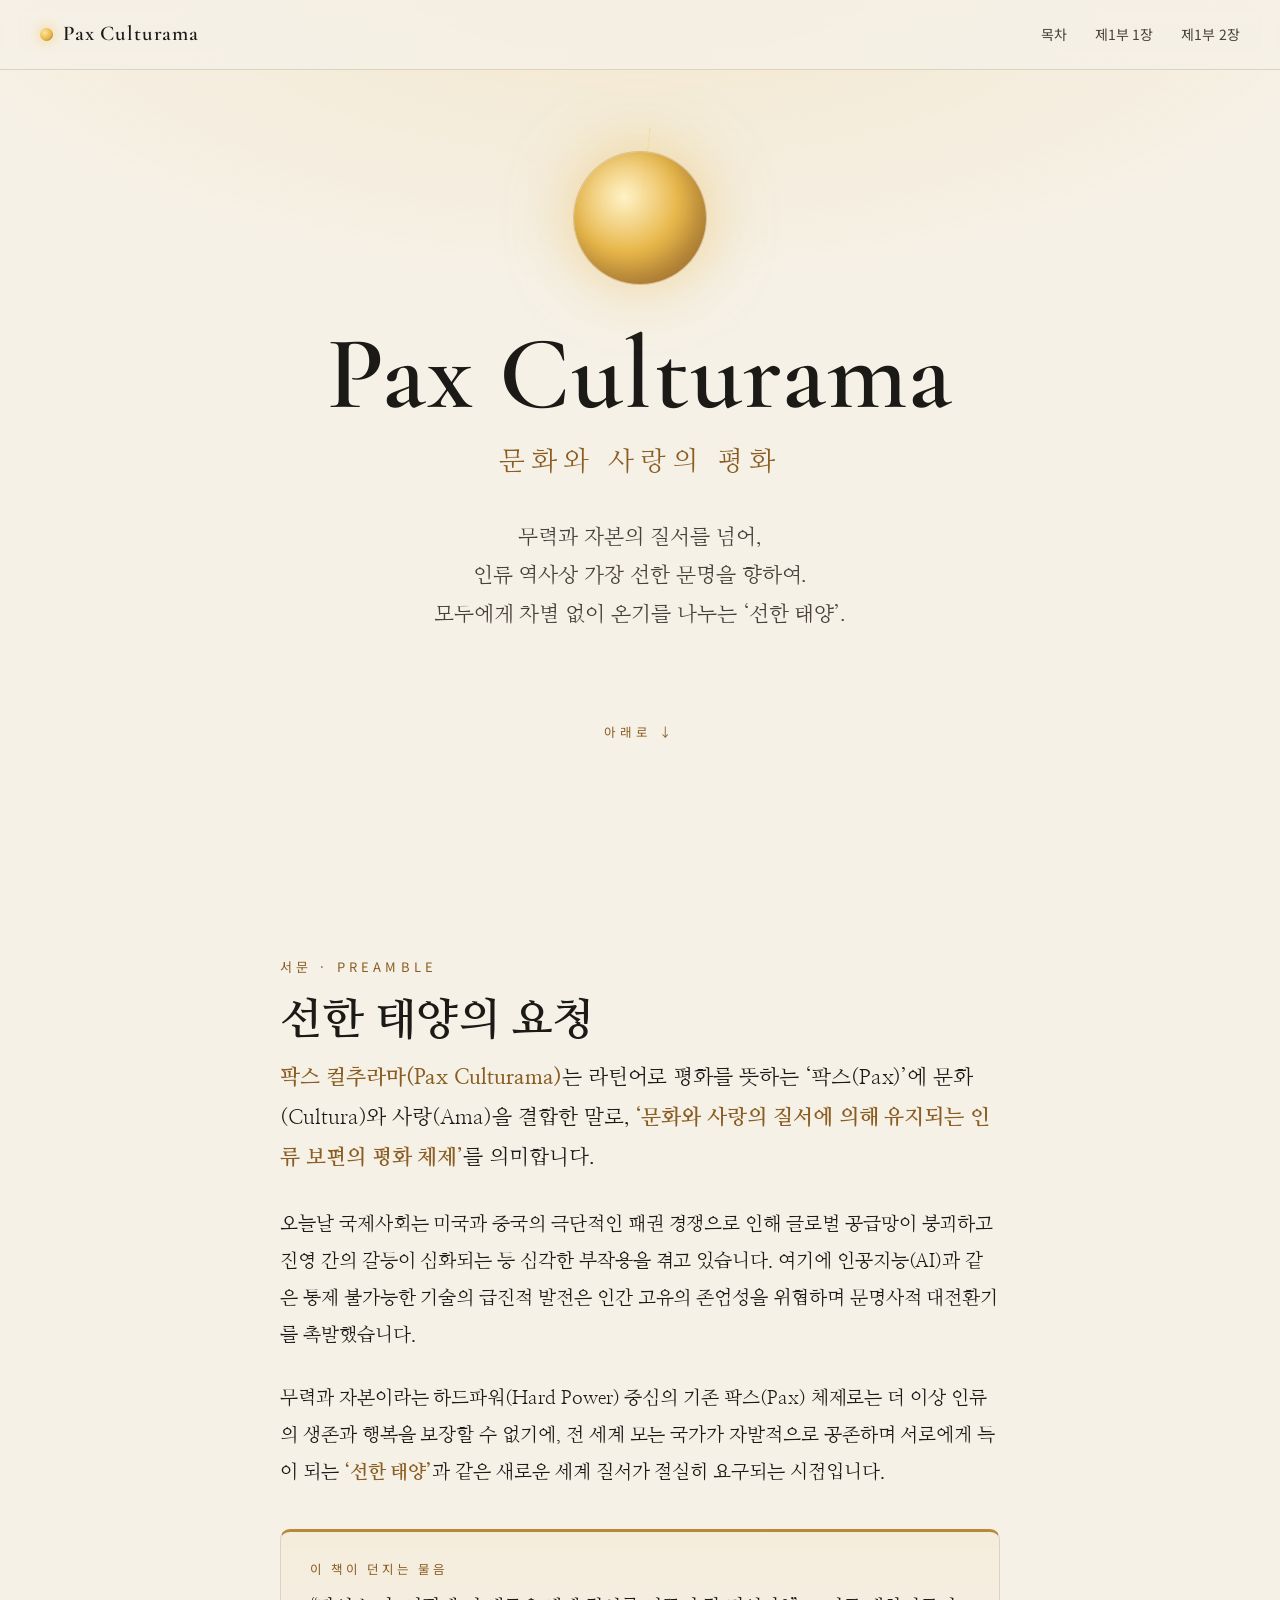
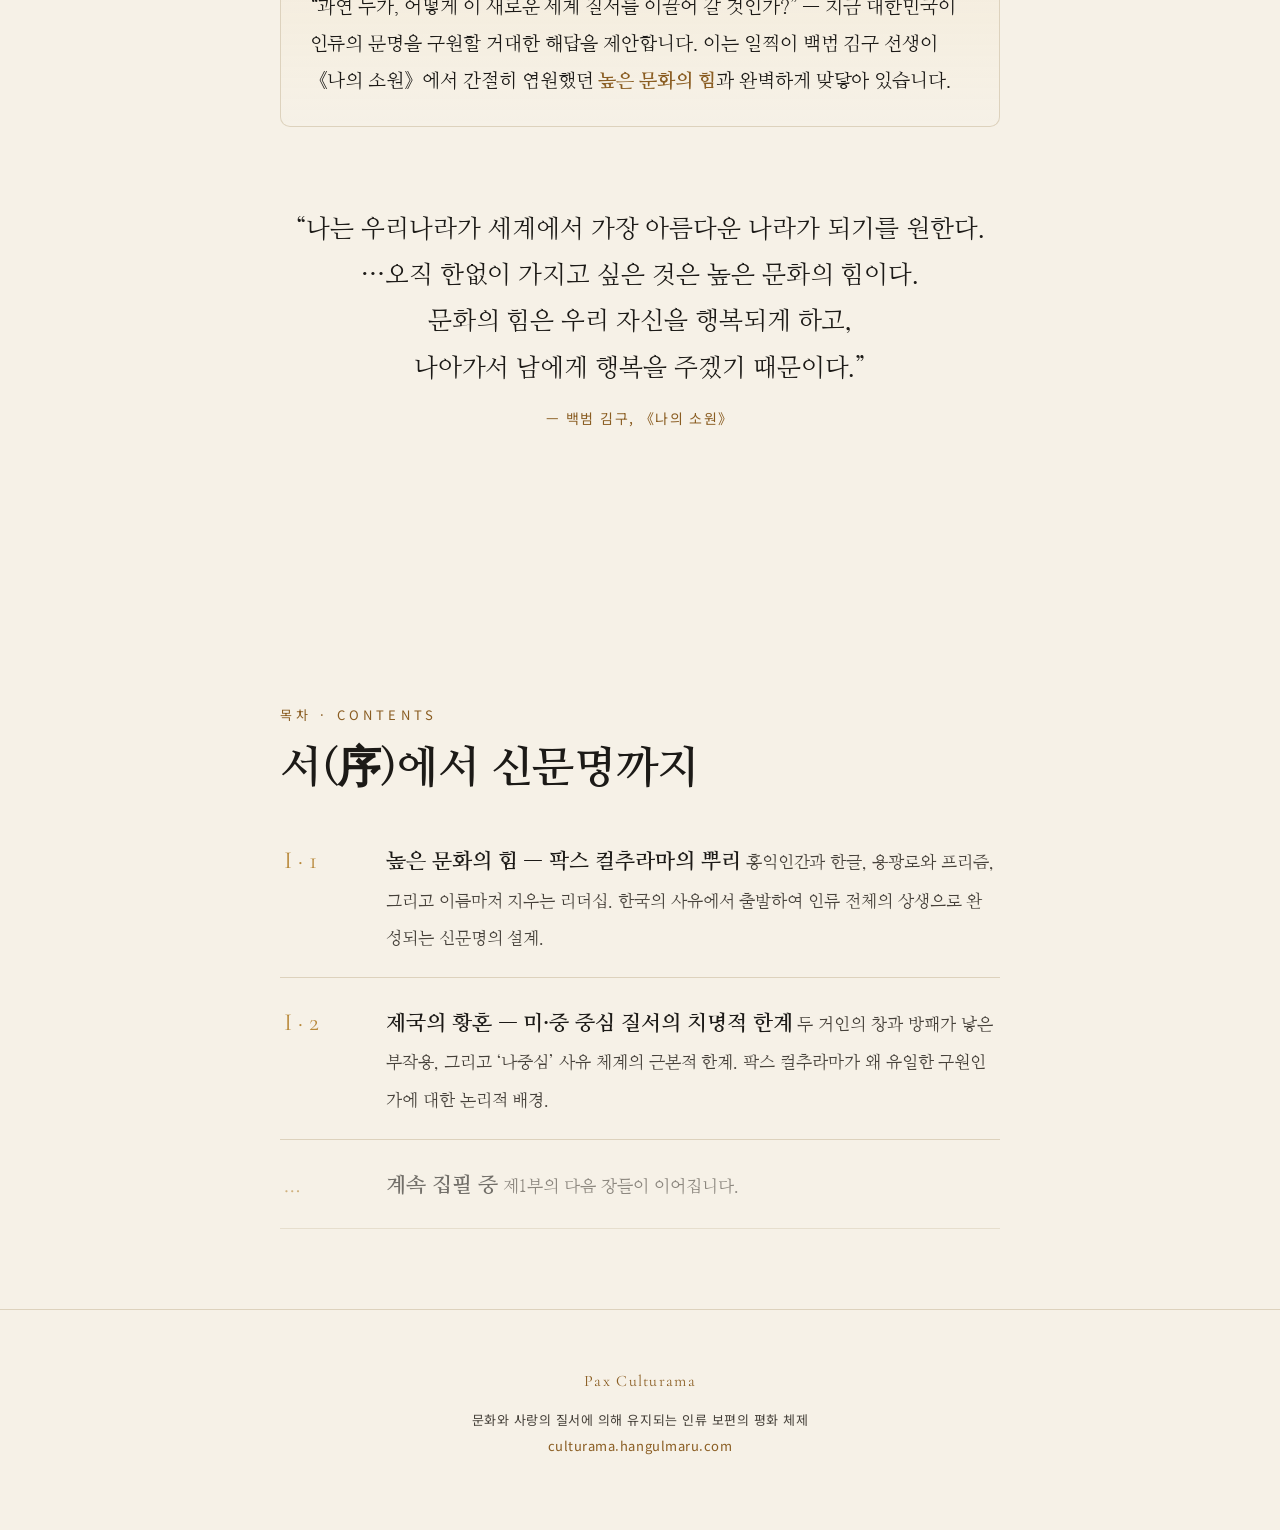
==== index.html @ 92dc3cc9 "Pax Culturama site: 서문 + 제1부 1·2장 문화와 사랑의 평화 — 정적 사이트 초판 - 서문: 선한 태양의 요청 - 제1부 1장: 높은 문화의 힘 - 제1부 2장" ====
<!DOCTYPE html>
<html lang="ko">
<head>
<meta charset="UTF-8">
<meta name="viewport" content="width=device-width, initial-scale=1.0">
<title>Pax Culturama · 문화와 사랑의 평화</title>
<meta name="description" content="Pax Culturama — 문화와 사랑의 질서에 의해 유지되는 인류 보편의 평화 체제. 무력과 자본의 하드파워를 넘어, 인류 역사상 가장 선한 문명을 향하여.">
<meta property="og:title" content="Pax Culturama · 문화와 사랑의 평화">
<meta property="og:description" content="무력과 자본의 질서를 대체하는, 인류의 유일한 '선한 태양'. 문화와 사랑의 보편 평화 체제.">
<meta property="og:type" content="website">
<meta property="og:locale" content="ko_KR">
<link rel="icon" href="favicon.svg" type="image/svg+xml">
<link rel="preconnect" href="https://fonts.googleapis.com">
<link rel="preconnect" href="https://fonts.gstatic.com" crossorigin>
<link href="https://fonts.googleapis.com/css2?family=Cormorant+Garamond:wght@500;600;700&family=Nanum+Myeongjo:wght@400;700;800&family=Noto+Sans+KR:wght@400;500&display=swap" rel="stylesheet">
<link rel="stylesheet" href="assets/style.css">
</head>
<body>
<div class="wrap">

  <header class="topbar">
    <a class="brand" href="index.html"><span class="dot"></span>Pax&nbsp;Culturama</a>
    <nav>
      <a href="index.html#toc">목차</a>
      <a href="part1-ch1.html">제1부 1장</a>
      <a href="part1-ch2.html">제1부 2장</a>
    </nav>
  </header>

  <section class="cover">
    <div class="sun-emblem" aria-hidden="true"></div>
    <h1>Pax&nbsp;Culturama</h1>
    <div class="ko-title">문화와 사랑의 평화</div>
    <p class="tagline">무력과 자본의 질서를 넘어,<br>인류 역사상 가장 선한 문명을 향하여.<br>모두에게 차별 없이 온기를 나누는 ‘선한 태양’.</p>
    <div class="scroll-cue">아래로 ↓</div>
  </section>

  <main>
    <!-- 서문 -->
    <section class="chapter reveal">
      <div class="col">
        <div class="kicker">서문 · Preamble</div>
        <h2 class="chapter-title">선한 태양의 요청</h2>

        <p class="lead"><strong>팍스 컬추라마(Pax&nbsp;Culturama)</strong>는 라틴어로 평화를 뜻하는 ‘팍스(Pax)’에 문화(Cultura)와 사랑(Ama)을 결합한 말로, <strong>‘문화와 사랑의 질서에 의해 유지되는 인류 보편의 평화 체제’</strong>를 의미합니다.</p>

        <p>오늘날 국제사회는 미국과 중국의 극단적인 패권 경쟁으로 인해 글로벌 공급망이 붕괴하고 진영 간의 갈등이 심화되는 등 심각한 부작용을 겪고 있습니다. 여기에 인공지능(AI)과 같은 통제 불가능한 기술의 급진적 발전은 인간 고유의 존엄성을 위협하며 문명사적 대전환기를 촉발했습니다.</p>

        <p>무력과 자본이라는 하드파워(Hard&nbsp;Power) 중심의 기존 팍스(Pax) 체제로는 더 이상 인류의 생존과 행복을 보장할 수 없기에, 전 세계 모든 국가가 자발적으로 공존하며 서로에게 득이 되는 <strong>‘선한 태양’</strong>과 같은 새로운 세계 질서가 절실히 요구되는 시점입니다.</p>

        <div class="callout">
          <div class="label">이 책이 던지는 물음</div>
          <p>“과연 누가, 어떻게 이 새로운 세계 질서를 이끌어 갈 것인가?” — 지금 대한민국이 인류의 문명을 구원할 거대한 해답을 제안합니다. 이는 일찍이 백범 김구 선생이 《나의 소원》에서 간절히 염원했던 <strong>높은 문화의 힘</strong>과 완벽하게 맞닿아 있습니다.</p>
        </div>

        <blockquote class="declaration">
          “나는 우리나라가 세계에서 가장 아름다운 나라가 되기를 원한다.<br>
          …오직 한없이 가지고 싶은 것은 높은 문화의 힘이다.<br>
          문화의 힘은 우리 자신을 행복되게 하고,<br>
          나아가서 남에게 행복을 주겠기 때문이다.”
          <cite>— 백범 김구, 《나의 소원》</cite>
        </blockquote>
      </div>
    </section>

    <!-- 목차 -->
    <section id="toc" class="reveal">
      <div class="toc">
        <div class="kicker">목차 · Contents</div>
        <h2 class="chapter-title" style="margin-bottom:18px;">서(序)에서 신문명까지</h2>

        <a href="part1-ch1.html">
          <span class="t-num">I · 1</span>
          <span class="t-body">
            <span class="t-title">높은 문화의 힘 — 팍스 컬추라마의 뿌리</span>
            <span class="t-desc">홍익인간과 한글, 용광로와 프리즘, 그리고 이름마저 지우는 리더십. 한국의 사유에서 출발하여 인류 전체의 상생으로 완성되는 신문명의 설계.</span>
          </span>
        </a>

        <a href="part1-ch2.html">
          <span class="t-num">I · 2</span>
          <span class="t-body">
            <span class="t-title">제국의 황혼 — 미·중 중심 질서의 치명적 한계</span>
            <span class="t-desc">두 거인의 창과 방패가 낳은 부작용, 그리고 ‘나중심’ 사유 체계의 근본적 한계. 팍스 컬추라마가 왜 유일한 구원인가에 대한 논리적 배경.</span>
          </span>
        </a>

        <a href="part1-ch2.html#coming" style="opacity:.6;">
          <span class="t-num">…</span>
          <span class="t-body">
            <span class="t-title">계속 집필 중</span>
            <span class="t-desc">제1부의 다음 장들이 이어집니다.</span>
          </span>
        </a>
      </div>
    </section>
  </main>

  <footer>
    <div class="mark">Pax Culturama</div>
    <p style="margin:.8em 0 0;">문화와 사랑의 질서에 의해 유지되는 인류 보편의 평화 체제<br>
    <a href="https://culturama.hangulmaru.com">culturama.hangulmaru.com</a></p>
  </footer>

</div>
<script src="assets/reveal.js"></script>
</body>
</html>
---- assets/style.css ----
/* ============================================================
   Pax Culturama — 문화와 사랑의 평화
   Shared stylesheet
   Design language: parchment ground · deep ink · sunrise gold
   "선한 태양" — a benevolent, luminous, dignified manifesto
   ============================================================ */

:root {
  --ink:        #1c1a17;   /* deep ink text            */
  --ink-soft:   #46413a;   /* secondary text           */
  --paper:      #f6f1e7;   /* parchment ground         */
  --paper-2:    #efe8da;   /* raised parchment         */
  --line:       #ddd2bd;   /* hairline                 */
  --gold:       #b8893b;   /* sunrise gold accent      */
  --gold-deep:  #8a5d22;   /* deep gold                */
  --sun:        #e8b84b;   /* the benevolent sun       */
  --crimson:    #8c2f2a;   /* the incumbent order      */
  --serif-ko: "Nanum Myeongjo", "Noto Serif KR", serif;
  --sans-ko:  "Pretendard", "Noto Sans KR", system-ui, sans-serif;
  --serif-la: "Cormorant Garamond", Georgia, serif;
  --maxw: 720px;
}

* { box-sizing: border-box; }

html { scroll-behavior: smooth; }

body {
  margin: 0;
  background: var(--paper);
  color: var(--ink);
  font-family: var(--serif-ko);
  font-size: 19px;
  line-height: 1.95;
  letter-spacing: -0.003em;
  -webkit-font-smoothing: antialiased;
  text-rendering: optimizeLegibility;
}

/* subtle paper grain via layered radial light (the sun, top) */
body::before {
  content: "";
  position: fixed;
  inset: 0;
  pointer-events: none;
  background:
    radial-gradient(1100px 520px at 50% -8%, rgba(232,184,75,0.18), rgba(232,184,75,0) 70%);
  z-index: 0;
}

.wrap { position: relative; z-index: 1; }

/* ---------- top bar ---------- */
.topbar {
  position: sticky; top: 0; z-index: 50;
  display: flex; align-items: center; justify-content: space-between;
  padding: 14px clamp(18px, 5vw, 40px);
  background: rgba(246,241,231,0.82);
  backdrop-filter: blur(10px);
  border-bottom: 1px solid var(--line);
}
.topbar a { text-decoration: none; color: var(--ink); }
.brand {
  font-family: var(--serif-la);
  font-size: 21px; font-weight: 600; letter-spacing: 0.04em;
  display: flex; align-items: center; gap: 10px;
}
.brand .dot {
  width: 13px; height: 13px; border-radius: 50%;
  background: radial-gradient(circle at 35% 35%, #ffe39a, var(--sun) 55%, var(--gold-deep));
  box-shadow: 0 0 14px rgba(232,184,75,0.7);
}
.topbar nav { display: flex; gap: clamp(14px, 3vw, 28px); font-family: var(--sans-ko); font-size: 14px; }
.topbar nav a { color: var(--ink-soft); }
.topbar nav a:hover { color: var(--gold-deep); }

/* ---------- hero / cover ---------- */
.cover {
  min-height: 86vh;
  display: flex; flex-direction: column; align-items: center; justify-content: center;
  text-align: center;
  padding: 8vh clamp(20px, 6vw, 48px) 10vh;
}
.sun-emblem {
  width: 132px; height: 132px; border-radius: 50%;
  margin-bottom: 38px;
  background: radial-gradient(circle at 38% 34%, #fff2c8, var(--sun) 46%, var(--gold) 78%, var(--gold-deep));
  box-shadow: 0 0 0 1px rgba(138,93,34,0.25), 0 0 64px rgba(232,184,75,0.55), inset -8px -10px 26px rgba(138,93,34,0.35);
  position: relative;
}
.sun-emblem::after {
  /* faint ray ring */
  content: ""; position: absolute; inset: -26px; border-radius: 50%;
  background: conic-gradient(from 0deg, rgba(232,184,75,0.0) 0 6deg, rgba(232,184,75,0.16) 6deg 7deg, rgba(232,184,75,0) 7deg 18deg);
}
.cover h1 {
  font-family: var(--serif-la);
  font-weight: 600;
  font-size: clamp(48px, 11vw, 104px);
  line-height: 1.0;
  letter-spacing: 0.01em;
  margin: 0 0 10px;
  color: var(--ink);
}
.cover .ko-title {
  font-family: var(--serif-ko);
  font-size: clamp(18px, 4.5vw, 27px);
  letter-spacing: 0.22em;
  color: var(--gold-deep);
  margin-bottom: 30px;
}
.cover .tagline {
  max-width: 560px;
  font-size: clamp(17px, 3.4vw, 21px);
  color: var(--ink-soft);
  line-height: 1.85;
}
.cover .scroll-cue {
  margin-top: 56px; font-family: var(--sans-ko); font-size: 12.5px; letter-spacing: 0.3em;
  color: var(--gold-deep); text-transform: uppercase;
}

/* ---------- reading column ---------- */
main { padding: 0 clamp(20px, 6vw, 40px); }
.col { max-width: var(--maxw); margin: 0 auto; }

.kicker {
  font-family: var(--sans-ko);
  font-size: 13px; letter-spacing: 0.32em; text-transform: uppercase;
  color: var(--gold-deep); margin-bottom: 14px;
}

section.chapter { padding: clamp(56px, 11vw, 110px) 0; border-top: 1px solid var(--line); }
section.chapter:first-of-type { border-top: none; }

h2.chapter-title {
  font-family: var(--serif-ko); font-weight: 700;
  font-size: clamp(28px, 6.4vw, 44px); line-height: 1.3;
  margin: 0 0 8px; letter-spacing: -0.01em;
}
h2.chapter-title .sub { display:block; font-size: 0.52em; font-weight: 400; color: var(--ink-soft); letter-spacing: 0.04em; margin-top: 14px; }

h3 {
  font-family: var(--serif-ko); font-weight: 700;
  font-size: clamp(20px, 4.6vw, 27px); line-height: 1.45;
  margin: 2.4em 0 0.7em;
}
h3 .num {
  font-family: var(--serif-la); color: var(--gold); font-weight: 600;
  margin-right: 0.5em;
}

p { margin: 0 0 1.35em; }
.lead { font-size: 1.08em; color: var(--ink); }

strong, b { color: var(--gold-deep); font-weight: 700; }

ul.refined { list-style: none; padding: 0; margin: 1.4em 0; }
ul.refined > li {
  position: relative; padding: 0 0 0 1.6em; margin: 0 0 1.15em;
}
ul.refined > li::before {
  content: ""; position: absolute; left: 0; top: 0.78em;
  width: 8px; height: 8px; border-radius: 50%;
  background: radial-gradient(circle at 35% 35%, var(--sun), var(--gold-deep));
}
ul.refined > li b { color: var(--ink); }

/* pull quote / declaration */
blockquote {
  margin: 2.2em 0; padding: 1.4em 1.6em;
  border-left: 3px solid var(--gold);
  background: var(--paper-2);
  font-size: 1.04em; color: var(--ink);
  border-radius: 0 8px 8px 0;
}
blockquote.declaration {
  text-align: center; border: none; background: transparent;
  font-size: clamp(19px, 4.4vw, 25px); line-height: 1.85; color: var(--ink);
  padding: 1em 0;
}
blockquote.declaration cite { display:block; margin-top: 1em; font-style: normal; font-family: var(--sans-ko); font-size: 14px; letter-spacing: 0.1em; color: var(--gold-deep); }

.callout {
  margin: 2em 0; padding: 1.3em 1.5em 1.35em;
  border: 1px solid var(--line);
  border-top: 3px solid var(--gold);
  background: linear-gradient(180deg, rgba(232,184,75,0.07), rgba(232,184,75,0));
  border-radius: 10px;
}
.callout .label {
  font-family: var(--sans-ko); font-size: 12.5px; letter-spacing: 0.22em;
  text-transform: uppercase; color: var(--gold-deep); margin-bottom: 8px;
}
.callout p:last-child { margin-bottom: 0; }

/* two-giant comparison */
.giants { display: grid; grid-template-columns: 1fr 1fr; gap: 18px; margin: 2em 0; }
.giant { padding: 1.3em 1.4em; border: 1px solid var(--line); border-radius: 12px; background: var(--paper-2); }
.giant h4 { margin: 0 0 0.5em; font-family: var(--serif-ko); font-size: 1.1em; }
.giant .tag { font-family: var(--sans-ko); font-size: 12px; letter-spacing: 0.18em; color: var(--crimson); text-transform: uppercase; display:block; margin-bottom: 0.7em; }
.giant p { font-size: 0.96em; margin: 0; color: var(--ink-soft); }
@media (max-width: 620px) { .giants { grid-template-columns: 1fr; } }

/* TOC */
.toc { max-width: var(--maxw); margin: 0 auto; padding: clamp(40px,8vw,80px) 0; }
.toc a { display:flex; gap: 18px; align-items: baseline; text-decoration: none; color: var(--ink);
  padding: 20px 4px; border-bottom: 1px solid var(--line); transition: padding-left .2s ease; }
.toc a:hover { padding-left: 12px; color: var(--gold-deep); }
.toc .t-num { font-family: var(--serif-la); font-size: 1.3em; color: var(--gold); min-width: 3.4em; }
.toc .t-body .t-title { font-family: var(--serif-ko); font-weight: 700; font-size: 1.12em; }
.toc .t-body .t-desc { font-size: 0.92em; color: var(--ink-soft); margin-top: 4px; }

/* chapter footer nav */
.chap-nav { max-width: var(--maxw); margin: 0 auto; display:flex; justify-content: space-between; gap: 14px;
  padding: clamp(40px,8vw,72px) 0; border-top: 1px solid var(--line); font-family: var(--sans-ko); font-size: 14px; }
.chap-nav a { text-decoration: none; color: var(--gold-deep); display:flex; flex-direction: column; gap: 4px; max-width: 46%; }
.chap-nav a .dir { font-size: 12px; letter-spacing: 0.2em; text-transform: uppercase; color: var(--ink-soft); }
.chap-nav a.next { text-align: right; align-items: flex-end; }
.chap-nav a:hover { color: var(--ink); }

/* footer */
footer { text-align: center; padding: 56px 20px 72px; color: var(--ink-soft);
  font-family: var(--sans-ko); font-size: 13px; letter-spacing: 0.04em; border-top: 1px solid var(--line); }
footer .mark { font-family: var(--serif-la); font-size: 16px; color: var(--gold-deep); letter-spacing: 0.08em; }
footer a { color: var(--gold-deep); text-decoration: none; }

/* reveal on scroll */
.reveal { opacity: 0; transform: translateY(18px); transition: opacity .7s ease, transform .7s ease; }
.reveal.in { opacity: 1; transform: none; }
@media (prefers-reduced-motion: reduce) { .reveal { opacity:1; transform:none; transition:none; } html{scroll-behavior:auto;} }
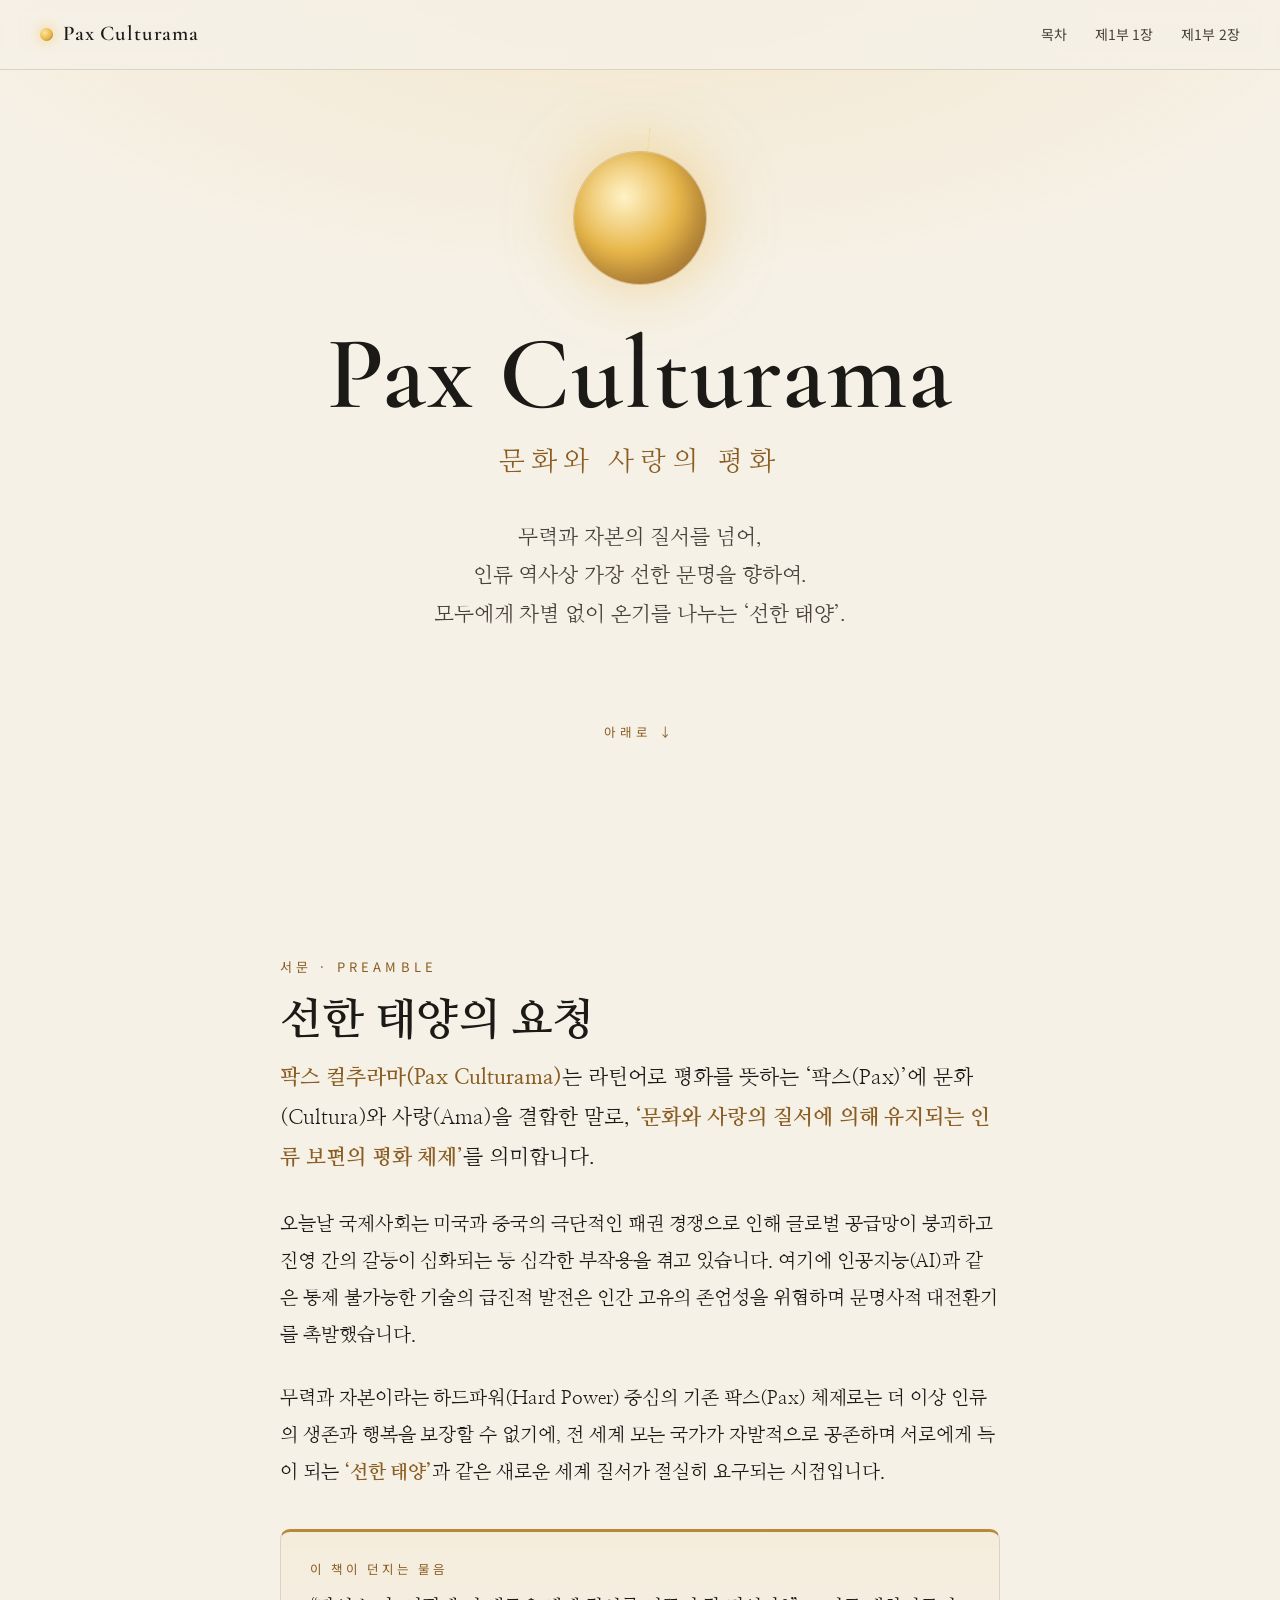
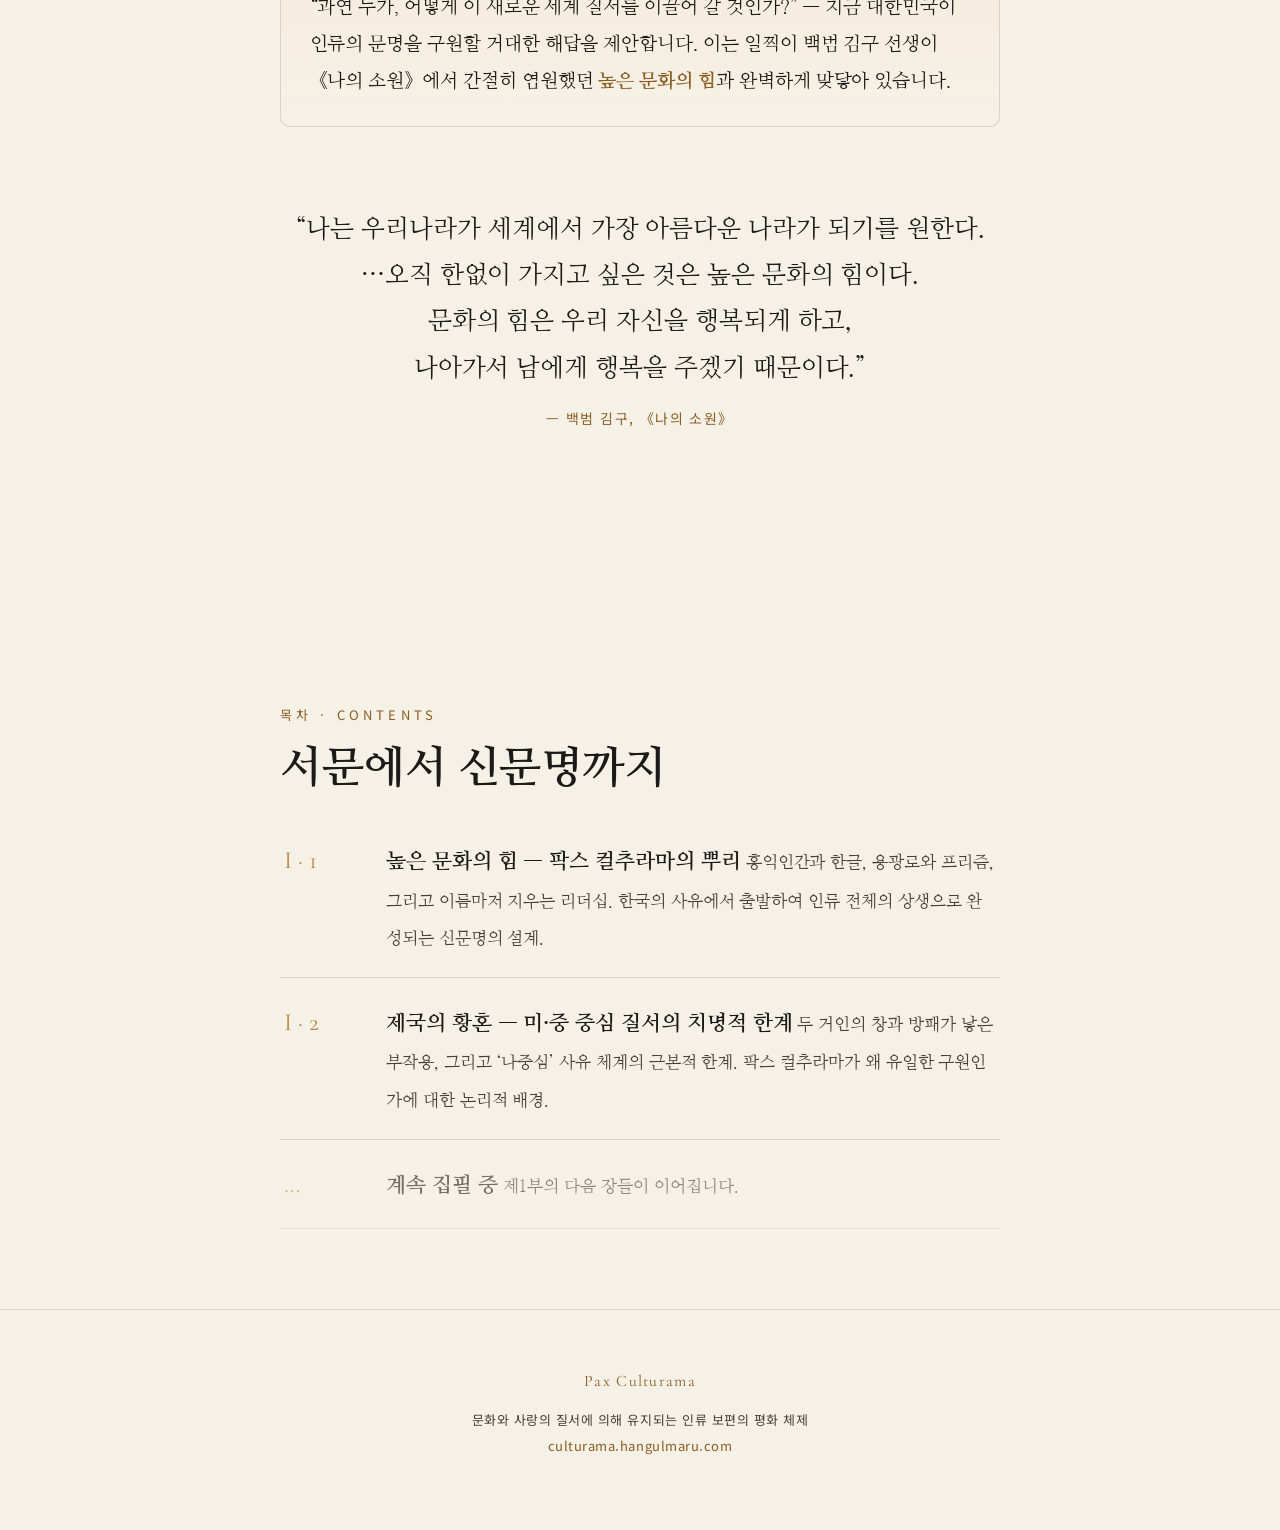
==== commit 16a5f2b4: "한자 제거: 한글 전용 표기로 통일 - index 목차 제목, 1장 '정' 표기에서 한자 괄호 주석 삭제  Co-Authored-By: Claude Opus 4.8 <noreply" ====
--- a/index.html
+++ b/index.html
@@ -67,7 +67,7 @@
     <section id="toc" class="reveal">
       <div class="toc">
         <div class="kicker">목차 · Contents</div>
-        <h2 class="chapter-title" style="margin-bottom:18px;">서(序)에서 신문명까지</h2>
+        <h2 class="chapter-title" style="margin-bottom:18px;">서문에서 신문명까지</h2>
 
         <a href="part1-ch1.html">
           <span class="t-num">I · 1</span>
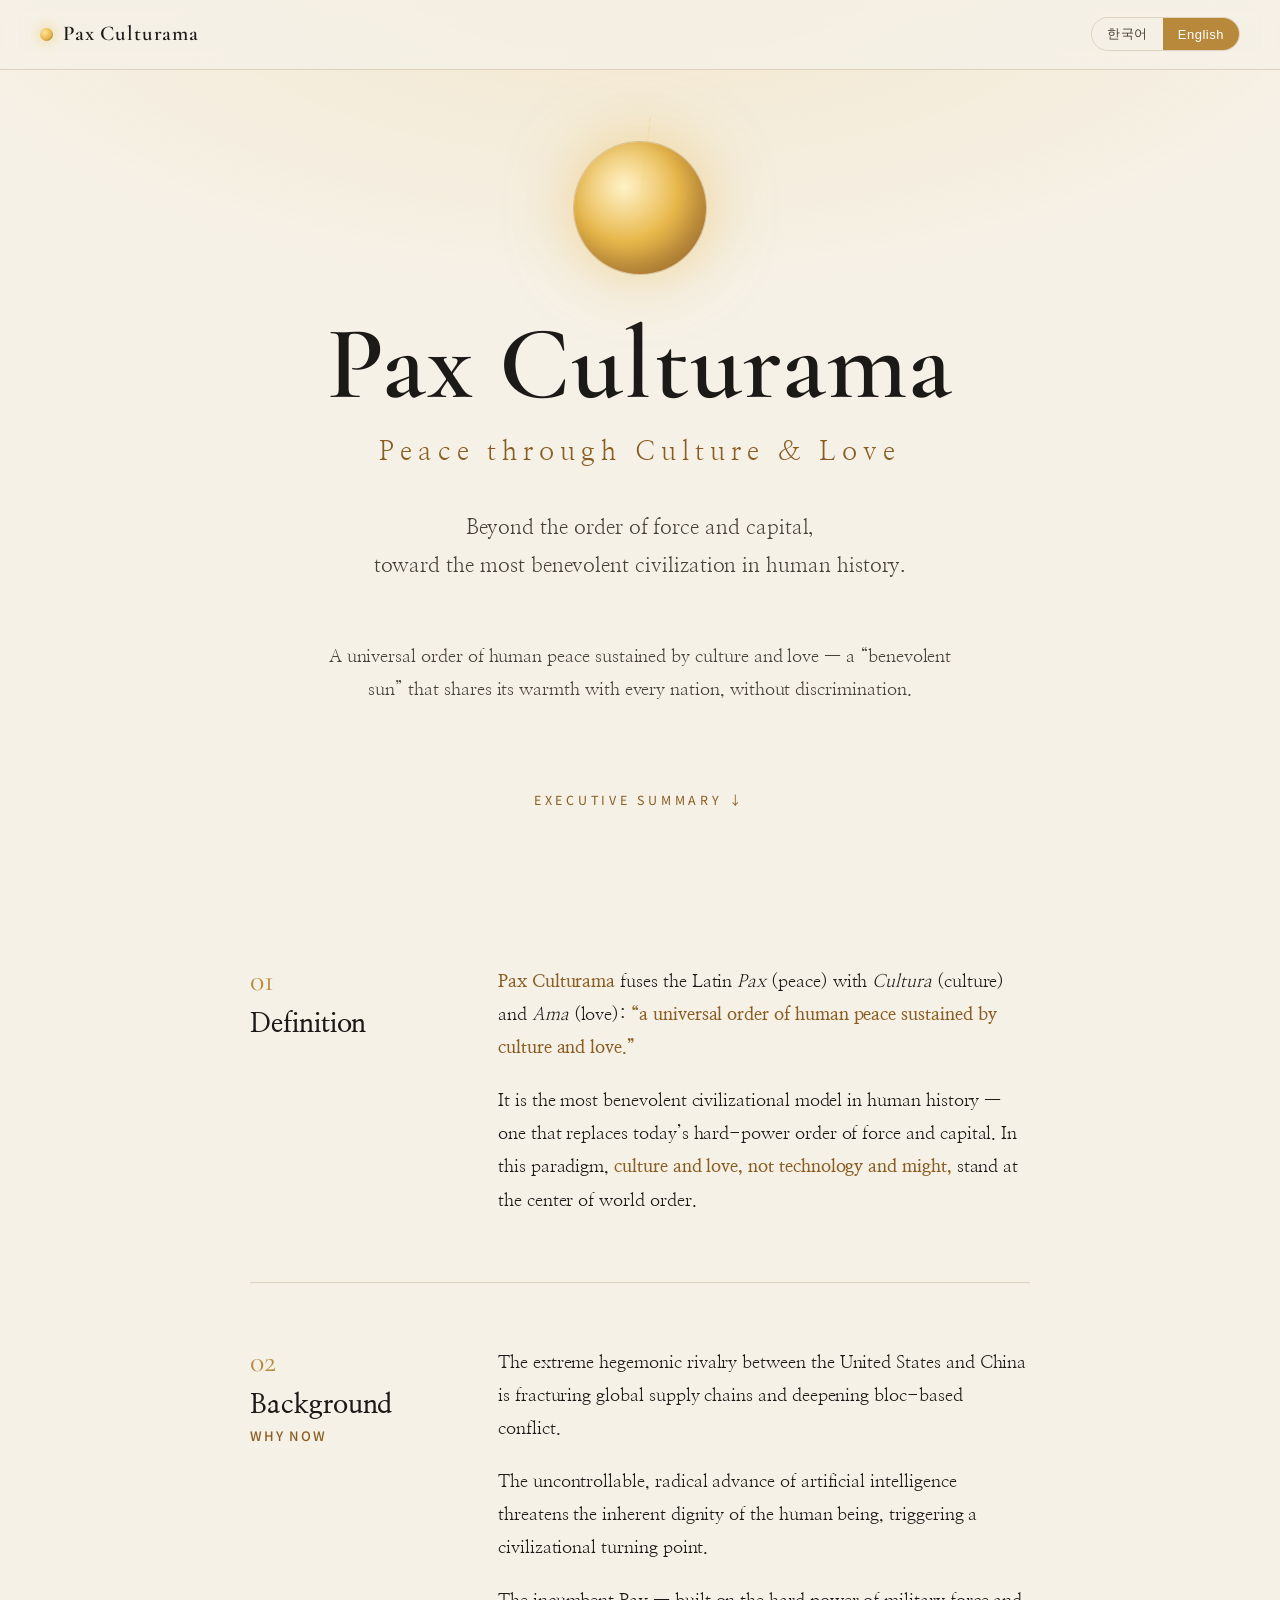
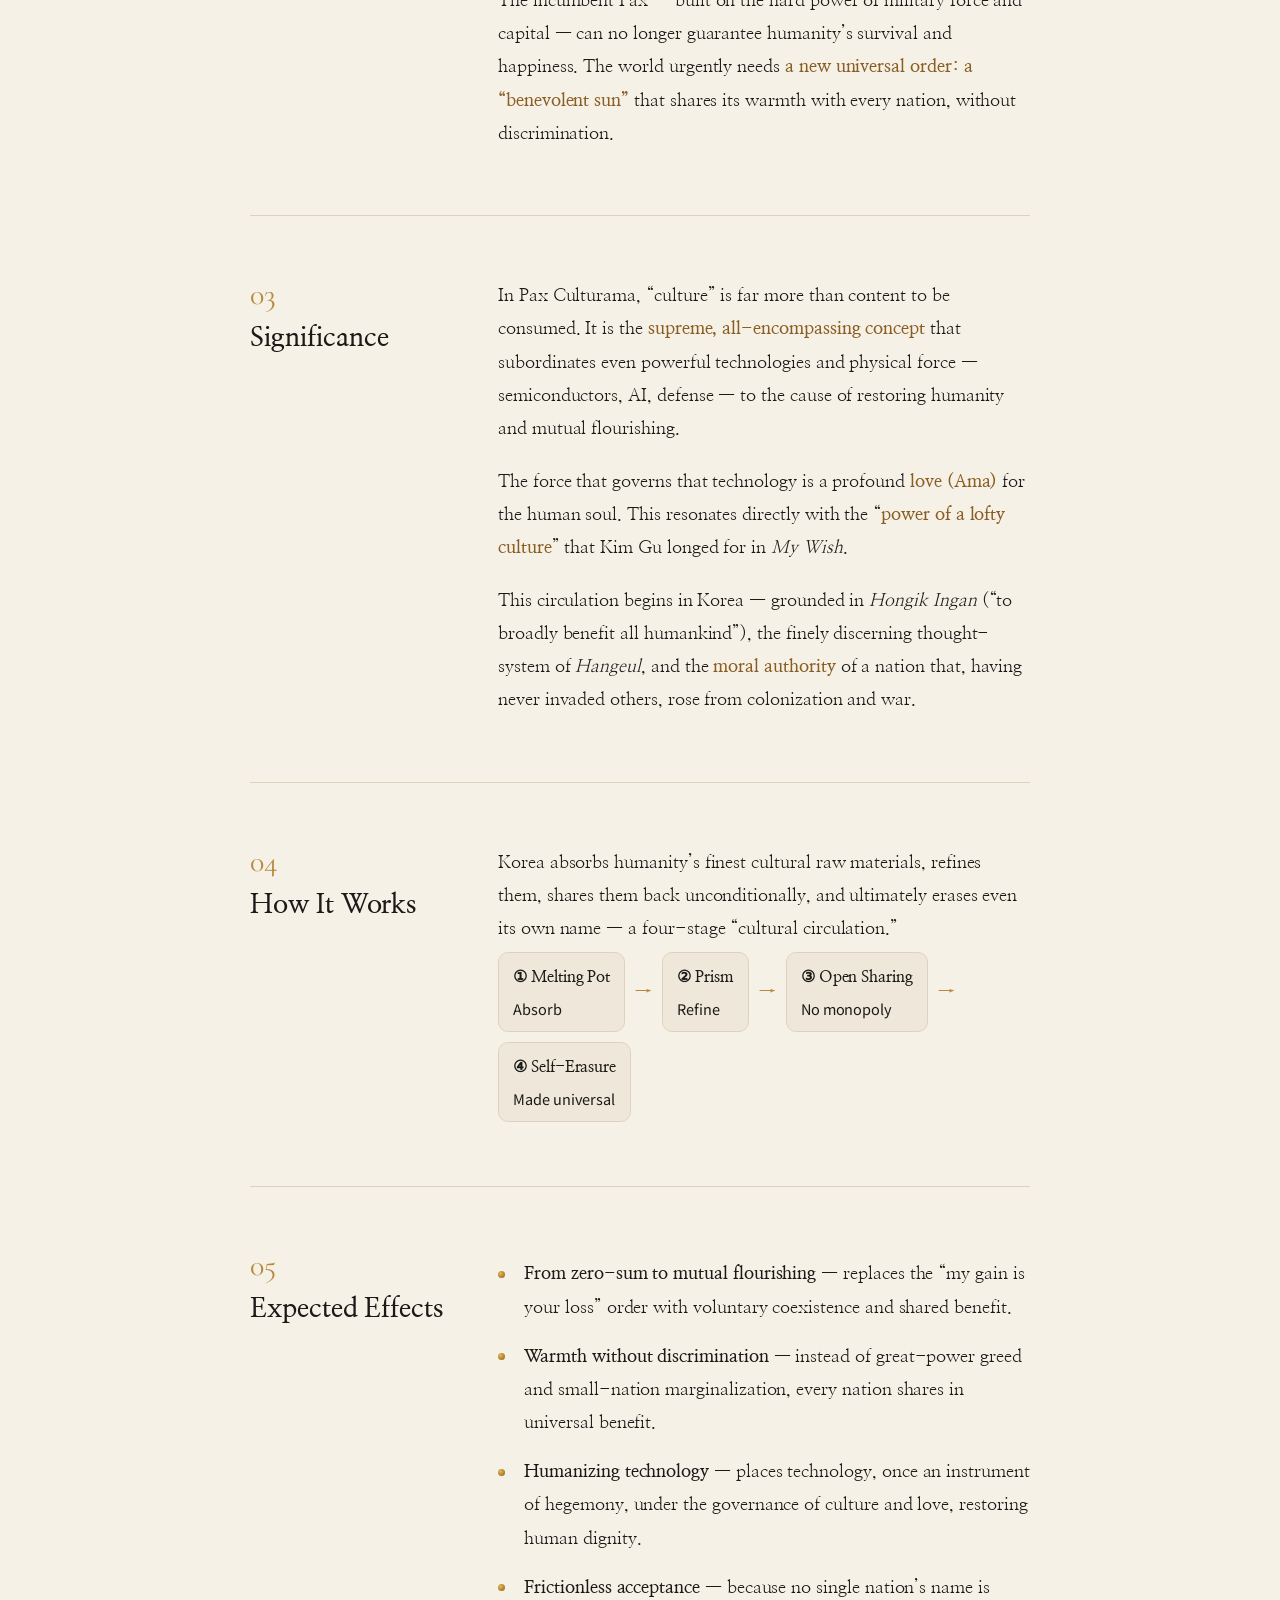
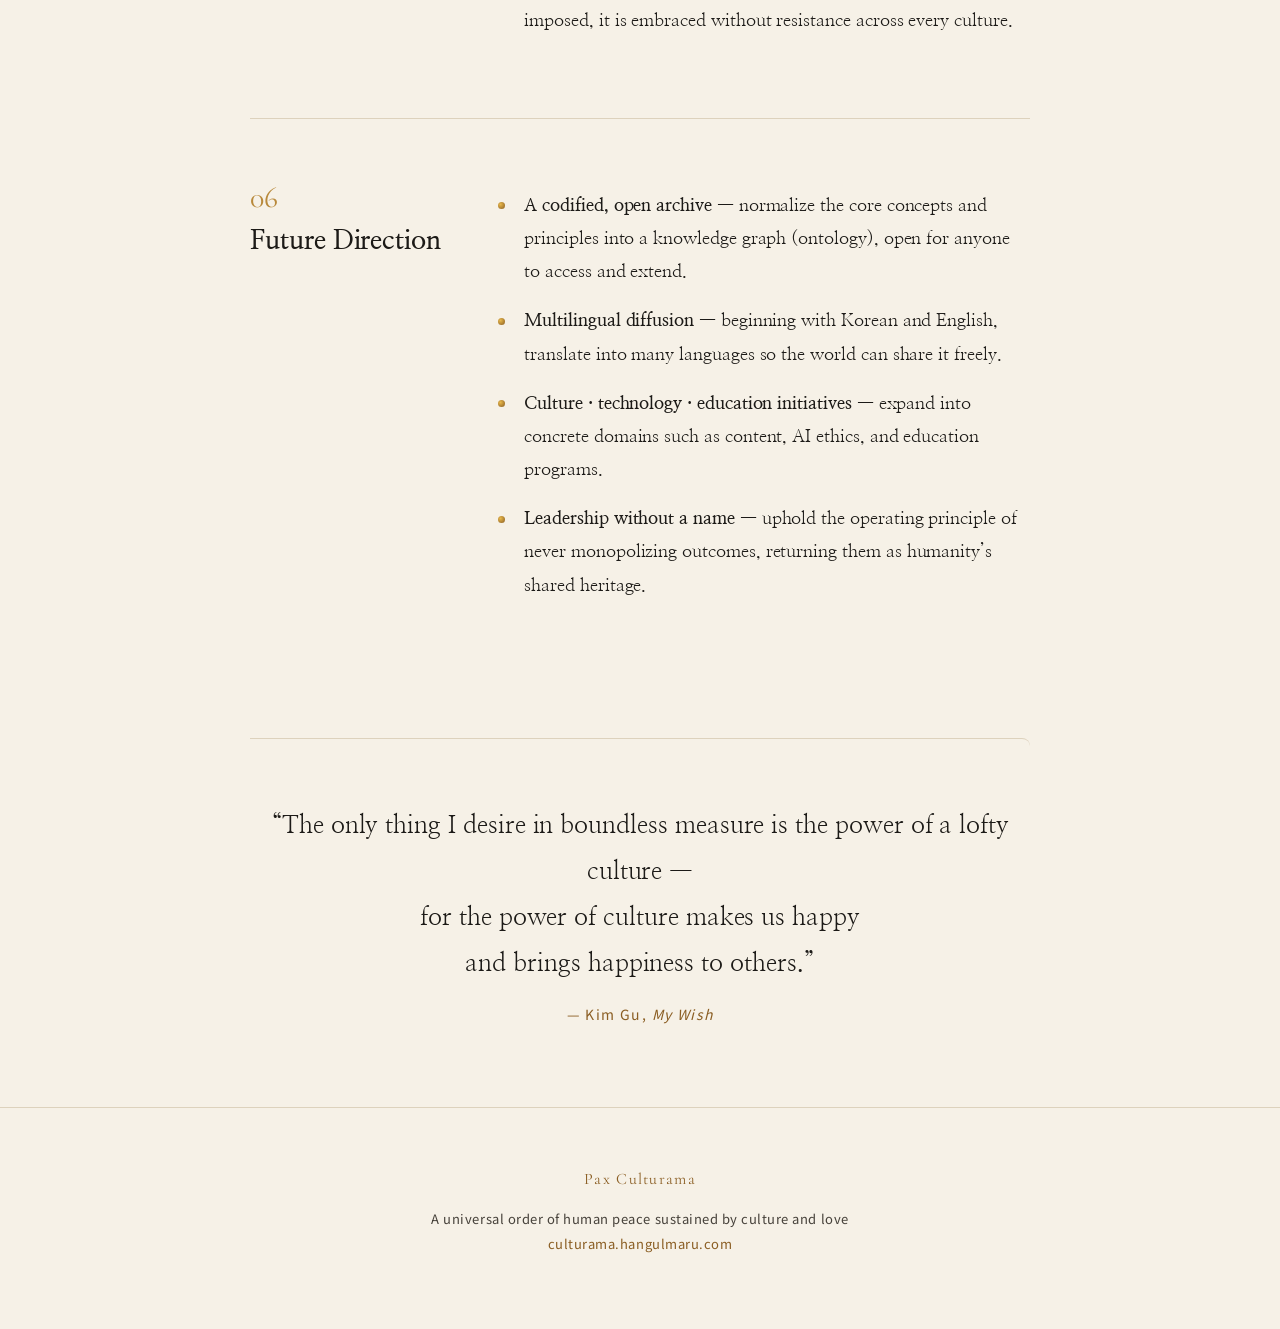
==== commit 3363b368: "형식 전환: 책(장·절) → 양어(한/영) Executive Summary - 단일 페이지: 정의·배경·의미·작동원리·기대효과·향후 추진 방향 - 한국어/English 언어 토글(" ====
--- a/index.html
+++ b/index.html
@@ -3,106 +3,223 @@
 <head>
 <meta charset="UTF-8">
 <meta name="viewport" content="width=device-width, initial-scale=1.0">
-<title>Pax Culturama · 문화와 사랑의 평화</title>
-<meta name="description" content="Pax Culturama — 문화와 사랑의 질서에 의해 유지되는 인류 보편의 평화 체제. 무력과 자본의 하드파워를 넘어, 인류 역사상 가장 선한 문명을 향하여.">
+<title>Pax Culturama · 문화와 사랑의 평화 | Peace through Culture and Love</title>
+<meta name="description" content="Pax Culturama — 문화와 사랑의 질서에 의해 유지되는 인류 보편의 평화 체제. A universal order of human peace sustained by culture and love.">
 <meta property="og:title" content="Pax Culturama · 문화와 사랑의 평화">
-<meta property="og:description" content="무력과 자본의 질서를 대체하는, 인류의 유일한 '선한 태양'. 문화와 사랑의 보편 평화 체제.">
+<meta property="og:description" content="무력과 자본의 질서를 대체하는, 인류의 유일한 '선한 태양'. A benevolent new world order beyond force and capital.">
 <meta property="og:type" content="website">
 <meta property="og:locale" content="ko_KR">
+<meta property="og:locale:alternate" content="en_US">
 <link rel="icon" href="favicon.svg" type="image/svg+xml">
 <link rel="preconnect" href="https://fonts.googleapis.com">
 <link rel="preconnect" href="https://fonts.gstatic.com" crossorigin>
 <link href="https://fonts.googleapis.com/css2?family=Cormorant+Garamond:wght@500;600;700&family=Nanum+Myeongjo:wght@400;700;800&family=Noto+Sans+KR:wght@400;500&display=swap" rel="stylesheet">
 <link rel="stylesheet" href="assets/style.css">
 </head>
-<body>
+<body class="lang-ko">
 <div class="wrap">
 
   <header class="topbar">
     <a class="brand" href="index.html"><span class="dot"></span>Pax&nbsp;Culturama</a>
-    <nav>
-      <a href="index.html#toc">목차</a>
-      <a href="part1-ch1.html">제1부 1장</a>
-      <a href="part1-ch2.html">제1부 2장</a>
-    </nav>
+    <div class="lang-toggle" role="group" aria-label="language">
+      <button type="button" data-lang="ko" class="active">한국어</button>
+      <button type="button" data-lang="en">English</button>
+    </div>
   </header>
 
   <section class="cover">
     <div class="sun-emblem" aria-hidden="true"></div>
     <h1>Pax&nbsp;Culturama</h1>
-    <div class="ko-title">문화와 사랑의 평화</div>
-    <p class="tagline">무력과 자본의 질서를 넘어,<br>인류 역사상 가장 선한 문명을 향하여.<br>모두에게 차별 없이 온기를 나누는 ‘선한 태양’.</p>
-    <div class="scroll-cue">아래로 ↓</div>
+    <div class="ko-title"><span class="ko">문화와 사랑의 평화</span><span class="en">Peace through Culture &amp; Love</span></div>
+    <p class="tagline">
+      <span class="ko">무력과 자본의 질서를 넘어,<br>인류 역사상 가장 선한 문명을 향하여.</span>
+      <span class="en">Beyond the order of force and capital,<br>toward the most benevolent civilization in human history.</span>
+    </p>
+    <p class="definition-line">
+      <span class="ko">문화와 사랑의 질서에 의해 유지되는 인류 보편의 평화 체제 — 모두에게 차별 없이 온기를 나누는 ‘선한 태양’.</span>
+      <span class="en">A universal order of human peace sustained by culture and love — a “benevolent sun” that shares its warmth with every nation, without discrimination.</span>
+    </p>
+    <div class="scroll-cue">Executive Summary ↓</div>
   </section>
 
-  <main>
-    <!-- 서문 -->
-    <section class="chapter reveal">
-      <div class="col">
-        <div class="kicker">서문 · Preamble</div>
-        <h2 class="chapter-title">선한 태양의 요청</h2>
-
-        <p class="lead"><strong>팍스 컬추라마(Pax&nbsp;Culturama)</strong>는 라틴어로 평화를 뜻하는 ‘팍스(Pax)’에 문화(Cultura)와 사랑(Ama)을 결합한 말로, <strong>‘문화와 사랑의 질서에 의해 유지되는 인류 보편의 평화 체제’</strong>를 의미합니다.</p>
-
-        <p>오늘날 국제사회는 미국과 중국의 극단적인 패권 경쟁으로 인해 글로벌 공급망이 붕괴하고 진영 간의 갈등이 심화되는 등 심각한 부작용을 겪고 있습니다. 여기에 인공지능(AI)과 같은 통제 불가능한 기술의 급진적 발전은 인간 고유의 존엄성을 위협하며 문명사적 대전환기를 촉발했습니다.</p>
-
-        <p>무력과 자본이라는 하드파워(Hard&nbsp;Power) 중심의 기존 팍스(Pax) 체제로는 더 이상 인류의 생존과 행복을 보장할 수 없기에, 전 세계 모든 국가가 자발적으로 공존하며 서로에게 득이 되는 <strong>‘선한 태양’</strong>과 같은 새로운 세계 질서가 절실히 요구되는 시점입니다.</p>
-
-        <div class="callout">
-          <div class="label">이 책이 던지는 물음</div>
-          <p>“과연 누가, 어떻게 이 새로운 세계 질서를 이끌어 갈 것인가?” — 지금 대한민국이 인류의 문명을 구원할 거대한 해답을 제안합니다. 이는 일찍이 백범 김구 선생이 《나의 소원》에서 간절히 염원했던 <strong>높은 문화의 힘</strong>과 완벽하게 맞닿아 있습니다.</p>
-        </div>
-
-        <blockquote class="declaration">
-          “나는 우리나라가 세계에서 가장 아름다운 나라가 되기를 원한다.<br>
-          …오직 한없이 가지고 싶은 것은 높은 문화의 힘이다.<br>
-          문화의 힘은 우리 자신을 행복되게 하고,<br>
-          나아가서 남에게 행복을 주겠기 때문이다.”
-          <cite>— 백범 김구, 《나의 소원》</cite>
-        </blockquote>
-      </div>
-    </section>
-
-    <!-- 목차 -->
-    <section id="toc" class="reveal">
-      <div class="toc">
-        <div class="kicker">목차 · Contents</div>
-        <h2 class="chapter-title" style="margin-bottom:18px;">서문에서 신문명까지</h2>
-
-        <a href="part1-ch1.html">
-          <span class="t-num">I · 1</span>
-          <span class="t-body">
-            <span class="t-title">높은 문화의 힘 — 팍스 컬추라마의 뿌리</span>
-            <span class="t-desc">홍익인간과 한글, 용광로와 프리즘, 그리고 이름마저 지우는 리더십. 한국의 사유에서 출발하여 인류 전체의 상생으로 완성되는 신문명의 설계.</span>
-          </span>
-        </a>
-
-        <a href="part1-ch2.html">
-          <span class="t-num">I · 2</span>
-          <span class="t-body">
-            <span class="t-title">제국의 황혼 — 미·중 중심 질서의 치명적 한계</span>
-            <span class="t-desc">두 거인의 창과 방패가 낳은 부작용, 그리고 ‘나중심’ 사유 체계의 근본적 한계. 팍스 컬추라마가 왜 유일한 구원인가에 대한 논리적 배경.</span>
-          </span>
-        </a>
-
-        <a href="part1-ch2.html#coming" style="opacity:.6;">
-          <span class="t-num">…</span>
-          <span class="t-body">
-            <span class="t-title">계속 집필 중</span>
-            <span class="t-desc">제1부의 다음 장들이 이어집니다.</span>
-          </span>
-        </a>
-      </div>
-    </section>
+  <main class="exec">
+
+    <!-- 01 정의 -->
+    <section class="es-block reveal" id="definition">
+      <div class="es-head">
+        <div class="es-num">01</div>
+        <div class="es-title"><span class="ko">정의</span><span class="en">Definition</span></div>
+      </div>
+      <div class="es-body">
+        <div class="ko">
+          <p><strong>팍스 컬추라마(Pax Culturama)</strong>는 라틴어로 평화를 뜻하는 ‘팍스(Pax)’에 문화(Cultura)와 사랑(Ama)을 결합한 말로, <strong>‘문화와 사랑의 질서에 의해 유지되는 인류 보편의 평화 체제’</strong>를 뜻합니다.</p>
+          <p>무력과 자본이라는 하드파워(Hard Power)에 기반한 기존의 세계 질서를 대체하는, 인류 역사상 가장 선한 문명 모델입니다. 기술과 힘이 아니라 <strong>문화와 사랑이 질서의 중심</strong>에 서는 새로운 패러다임입니다.</p>
+        </div>
+        <div class="en">
+          <p><strong>Pax Culturama</strong> fuses the Latin <em>Pax</em> (peace) with <em>Cultura</em> (culture) and <em>Ama</em> (love): <strong>“a universal order of human peace sustained by culture and love.”</strong></p>
+          <p>It is the most benevolent civilizational model in human history — one that replaces today’s hard-power order of force and capital. In this paradigm, <strong>culture and love, not technology and might,</strong> stand at the center of world order.</p>
+        </div>
+      </div>
+    </section>
+
+    <!-- 02 배경 -->
+    <section class="es-block reveal" id="background">
+      <div class="es-head">
+        <div class="es-num">02</div>
+        <div class="es-title"><span class="ko">배경</span><span class="en">Background</span><span class="en-label">Why Now</span></div>
+      </div>
+      <div class="es-body">
+        <div class="ko">
+          <p>미국과 중국의 극단적 패권 경쟁으로 글로벌 공급망이 붕괴하고 진영 간 갈등이 심화되고 있습니다.</p>
+          <p>통제 불가능한 인공지능(AI)의 급진적 발전은 인간 고유의 존엄성을 위협하며 문명사적 대전환기를 촉발했습니다.</p>
+          <p>군사력과 자본이라는 하드파워 중심의 기존 팍스(Pax) 체제는 더 이상 인류의 생존과 행복을 보장하지 못합니다. 모든 국가에 차별 없이 온기를 나누는 <strong>‘선한 태양’과 같은 새로운 보편 질서</strong>가 절실히 요구됩니다.</p>
+        </div>
+        <div class="en">
+          <p>The extreme hegemonic rivalry between the United States and China is fracturing global supply chains and deepening bloc-based conflict.</p>
+          <p>The uncontrollable, radical advance of artificial intelligence threatens the inherent dignity of the human being, triggering a civilizational turning point.</p>
+          <p>The incumbent Pax — built on the hard power of military force and capital — can no longer guarantee humanity’s survival and happiness. The world urgently needs <strong>a new universal order: a “benevolent sun”</strong> that shares its warmth with every nation, without discrimination.</p>
+        </div>
+      </div>
+    </section>
+
+    <!-- 03 의미 -->
+    <section class="es-block reveal" id="significance">
+      <div class="es-head">
+        <div class="es-num">03</div>
+        <div class="es-title"><span class="ko">의미</span><span class="en">Significance</span></div>
+      </div>
+      <div class="es-body">
+        <div class="ko">
+          <p>팍스 컬추라마에서 ‘문화’는 단순히 소비되는 콘텐츠를 넘어, 반도체·AI·방산 같은 강력한 기술과 물리적 힘조차 인간성 회복과 상생을 위해 복속시키는 <strong>최상위 포괄 개념</strong>으로 작동합니다.</p>
+          <p>그 통제의 동력은 인간 영혼에 대한 깊은 <strong>사랑(Ama)</strong>입니다. 이는 백범 김구 선생이 《나의 소원》에서 염원한 <strong>‘높은 문화의 힘’</strong>과 맞닿아 있습니다.</p>
+          <p>이 순환은 대한민국에서 시작됩니다. ‘널리 인간을 이롭게 한다’는 홍익인간의 가치관, 사물과 인간을 섬세하게 고찰하는 한글의 사유 체계, 그리고 침략의 역사 없이 식민과 전쟁을 딛고 일어선 <strong>도덕적 권위</strong>가 그 자격의 근거입니다.</p>
+        </div>
+        <div class="en">
+          <p>In Pax Culturama, “culture” is far more than content to be consumed. It is the <strong>supreme, all-encompassing concept</strong> that subordinates even powerful technologies and physical force — semiconductors, AI, defense — to the cause of restoring humanity and mutual flourishing.</p>
+          <p>The force that governs that technology is a profound <strong>love (Ama)</strong> for the human soul. This resonates directly with the “<strong>power of a lofty culture</strong>” that Kim Gu longed for in <em>My Wish</em>.</p>
+          <p>This circulation begins in Korea — grounded in <em>Hongik Ingan</em> (“to broadly benefit all humankind”), the finely discerning thought-system of <em>Hangeul</em>, and the <strong>moral authority</strong> of a nation that, having never invaded others, rose from colonization and war.</p>
+        </div>
+      </div>
+    </section>
+
+    <!-- 04 작동 원리 -->
+    <section class="es-block reveal" id="mechanism">
+      <div class="es-head">
+        <div class="es-num">04</div>
+        <div class="es-title"><span class="ko">작동 원리</span><span class="en">How It Works</span></div>
+      </div>
+      <div class="es-body">
+        <div class="ko">
+          <p>한국은 인류의 우수한 문화 원석을 흡수하고, 정제하고, 조건 없이 다시 나누며, 끝내 자국의 이름마저 지웁니다. 네 단계의 ‘문화적 순환’입니다.</p>
+        </div>
+        <div class="en">
+          <p>Korea absorbs humanity’s finest cultural raw materials, refines them, shares them back unconditionally, and ultimately erases even its own name — a four-stage “cultural circulation.”</p>
+        </div>
+        <div class="flow" aria-hidden="false">
+          <div class="step"><b><span class="ko">① 용광로</span><span class="en">① Melting Pot</span></b><span class="ko">흡수</span><span class="en">Absorb</span></div>
+          <span class="arrow">→</span>
+          <div class="step"><b><span class="ko">② 프리즘</span><span class="en">② Prism</span></b><span class="ko">정제</span><span class="en">Refine</span></div>
+          <span class="arrow">→</span>
+          <div class="step"><b><span class="ko">③ 온누리 보급</span><span class="en">③ Open Sharing</span></b><span class="ko">무독점 공유</span><span class="en">No monopoly</span></div>
+          <span class="arrow">→</span>
+          <div class="step"><b><span class="ko">④ 이름 지우기</span><span class="en">④ Self-Erasure</span></b><span class="ko">보편 유산화</span><span class="en">Made universal</span></div>
+        </div>
+      </div>
+    </section>
+
+    <!-- 05 기대효과 -->
+    <section class="es-block reveal" id="effects">
+      <div class="es-head">
+        <div class="es-num">05</div>
+        <div class="es-title"><span class="ko">기대효과</span><span class="en">Expected Effects</span></div>
+      </div>
+      <div class="es-body">
+        <ul class="es-list">
+          <li>
+            <span class="ko"><b>제로섬에서 상생으로</b> — ‘내가 이득이면 너는 손해’라는 질서를 자발적 공존과 상호 이득으로 전환합니다.</span>
+            <span class="en"><b>From zero-sum to mutual flourishing</b> — replaces the “my gain is your loss” order with voluntary coexistence and shared benefit.</span>
+          </li>
+          <li>
+            <span class="ko"><b>차별 없는 온기</b> — 강대국의 탐욕과 약소국의 소외 대신, 모든 국가가 소외 없이 누리는 보편적 혜택을 만듭니다.</span>
+            <span class="en"><b>Warmth without discrimination</b> — instead of great-power greed and small-nation marginalization, every nation shares in universal benefit.</span>
+          </li>
+          <li>
+            <span class="ko"><b>기술의 인간화</b> — 패권의 도구였던 기술을 문화와 사랑의 통제 아래 두어 인간 존엄을 회복합니다.</span>
+            <span class="en"><b>Humanizing technology</b> — places technology, once an instrument of hegemony, under the governance of culture and love, restoring human dignity.</span>
+          </li>
+          <li>
+            <span class="ko"><b>저항 없는 수용</b> — 특정 국가의 이름을 강제하지 않기에 어떤 문화권에서도 거부감 없이 받아들여집니다.</span>
+            <span class="en"><b>Frictionless acceptance</b> — because no single nation’s name is imposed, it is embraced without resistance across every culture.</span>
+          </li>
+        </ul>
+      </div>
+    </section>
+
+    <!-- 06 향후 추진 방향 -->
+    <section class="es-block reveal" id="direction">
+      <div class="es-head">
+        <div class="es-num">06</div>
+        <div class="es-title"><span class="ko">향후 추진 방향</span><span class="en">Future Direction</span></div>
+      </div>
+      <div class="es-body">
+        <ul class="es-list">
+          <li>
+            <span class="ko"><b>사상 체계의 정립과 공개 아카이브</b> — 핵심 개념과 원리를 지식 그래프(온톨로지)로 정규화하여 누구나 접근·확장할 수 있도록 공개합니다.</span>
+            <span class="en"><b>A codified, open archive</b> — normalize the core concepts and principles into a knowledge graph (ontology), open for anyone to access and extend.</span>
+          </li>
+          <li>
+            <span class="ko"><b>다국어 확산</b> — 한국어·영어를 시작으로 다국어로 번역하여 전 세계가 거부감 없이 공유하도록 합니다.</span>
+            <span class="en"><b>Multilingual diffusion</b> — beginning with Korean and English, translate into many languages so the world can share it freely.</span>
+          </li>
+          <li>
+            <span class="ko"><b>문화·기술·교육 이니셔티브</b> — 콘텐츠, AI 윤리, 교육 프로그램 등 구체적 실천 영역으로 확장합니다.</span>
+            <span class="en"><b>Culture · technology · education initiatives</b> — expand into concrete domains such as content, AI ethics, and education programs.</span>
+          </li>
+          <li>
+            <span class="ko"><b>이름 없는 리더십의 실천</b> — 성과를 독점하지 않고 인류 보편의 유산으로 환원하는 운영 원칙을 지킵니다.</span>
+            <span class="en"><b>Leadership without a name</b> — uphold the operating principle of never monopolizing outcomes, returning them as humanity’s shared heritage.</span>
+          </li>
+        </ul>
+      </div>
+    </section>
+
+    <!-- 선언 인용 -->
+    <blockquote class="declaration reveal" style="border-top:1px solid var(--line);padding-top:clamp(40px,7vw,64px);">
+      <span class="ko">“오직 한없이 가지고 싶은 것은 높은 문화의 힘이다.<br>문화의 힘은 우리 자신을 행복되게 하고,<br>나아가서 남에게 행복을 주겠기 때문이다.”</span>
+      <span class="en">“The only thing I desire in boundless measure is the power of a lofty culture —<br>for the power of culture makes us happy<br>and brings happiness to others.”</span>
+      <cite><span class="ko">— 백범 김구, 《나의 소원》</span><span class="en">— Kim Gu, <em>My Wish</em></span></cite>
+    </blockquote>
+
   </main>
 
   <footer>
     <div class="mark">Pax Culturama</div>
-    <p style="margin:.8em 0 0;">문화와 사랑의 질서에 의해 유지되는 인류 보편의 평화 체제<br>
-    <a href="https://culturama.hangulmaru.com">culturama.hangulmaru.com</a></p>
+    <p style="margin:.8em 0 0;">
+      <span class="ko">문화와 사랑의 질서에 의해 유지되는 인류 보편의 평화 체제</span>
+      <span class="en">A universal order of human peace sustained by culture and love</span><br>
+      <a href="https://culturama.hangulmaru.com">culturama.hangulmaru.com</a>
+    </p>
   </footer>
 
 </div>
 <script src="assets/reveal.js"></script>
+<script>
+  (function () {
+    var body = document.body;
+    var btns = document.querySelectorAll('.lang-toggle button');
+    function set(lang) {
+      body.classList.remove('lang-ko', 'lang-en');
+      body.classList.add('lang-' + lang);
+      document.documentElement.lang = lang;
+      btns.forEach(function (b) { b.classList.toggle('active', b.dataset.lang === lang); });
+      try { localStorage.setItem('pc-lang', lang); } catch (e) {}
+    }
+    btns.forEach(function (b) { b.addEventListener('click', function () { set(b.dataset.lang); }); });
+    var saved;
+    try { saved = localStorage.getItem('pc-lang'); } catch (e) {}
+    if (!saved) saved = (navigator.language || '').toLowerCase().indexOf('ko') === 0 ? 'ko' : (navigator.language ? 'en' : 'ko');
+    set(saved || 'ko');
+  })();
+</script>
 </body>
 </html>
--- a/assets/style.css
+++ b/assets/style.css
@@ -229,3 +229,60 @@
 .reveal { opacity: 0; transform: translateY(18px); transition: opacity .7s ease, transform .7s ease; }
 .reveal.in { opacity: 1; transform: none; }
 @media (prefers-reduced-motion: reduce) { .reveal { opacity:1; transform:none; transition:none; } html{scroll-behavior:auto;} }
+
+/* ============================================================
+   Executive Summary layout (bilingual KO/EN)
+   ============================================================ */
+
+/* language toggle */
+.lang-toggle { display:flex; gap:0; border:1px solid var(--line); border-radius:999px; overflow:hidden; font-family:var(--sans-ko); }
+.lang-toggle button {
+  appearance:none; border:0; background:transparent; cursor:pointer;
+  padding:7px 15px; font-size:13px; letter-spacing:.04em; color:var(--ink-soft);
+}
+.lang-toggle button.active { background:var(--gold); color:#fff; }
+
+/* show/hide by language */
+body.lang-ko .en { display:none; }
+body.lang-en .ko { display:none; }
+
+/* meta line under hero */
+.cover .definition-line {
+  max-width:640px; margin-top:26px; font-size:clamp(15px,3.2vw,18px);
+  color:var(--ink-soft); line-height:1.85;
+}
+
+/* summary sections */
+.exec { max-width:860px; margin:0 auto; padding:0 clamp(20px,6vw,40px); }
+.es-block { padding:clamp(40px,7vw,64px) 0; border-top:1px solid var(--line); display:grid; grid-template-columns:200px 1fr; gap:clamp(20px,5vw,48px); }
+.es-block:first-child { border-top:none; }
+@media (max-width:720px){ .es-block{ grid-template-columns:1fr; gap:14px; } }
+
+.es-head { position:relative; }
+.es-num { font-family:var(--serif-la); font-size:30px; color:var(--gold); line-height:1; }
+.es-title { font-family:var(--serif-ko); font-weight:700; font-size:clamp(21px,4.4vw,27px); margin-top:10px; line-height:1.3; }
+.es-title .en-label { display:block; font-family:var(--sans-ko); font-weight:500; font-size:13px; letter-spacing:.14em; text-transform:uppercase; color:var(--gold-deep); margin-top:6px; }
+.es-body { font-size:17.5px; line-height:1.9; }
+.es-body p { margin:0 0 1.1em; }
+.es-body p:last-child { margin-bottom:0; }
+.es-body strong { color:var(--gold-deep); }
+
+/* effect / direction lists */
+ul.es-list { list-style:none; margin:.4em 0 0; padding:0; }
+ul.es-list li { position:relative; padding:0 0 0 1.5em; margin:0 0 .9em; }
+ul.es-list li::before { content:""; position:absolute; left:0; top:.72em; width:7px; height:7px; border-radius:50%; background:radial-gradient(circle at 35% 35%, var(--sun), var(--gold-deep)); }
+ul.es-list li b { color:var(--ink); }
+
+/* mechanism flow chips */
+.flow { display:flex; flex-wrap:wrap; align-items:center; gap:10px; margin-top:6px; }
+.flow .step { padding:9px 14px; border:1px solid var(--line); border-radius:10px; background:var(--paper-2); font-size:14.5px; font-family:var(--sans-ko); }
+.flow .step b { display:block; font-family:var(--serif-ko); font-size:16px; color:var(--ink); margin-bottom:2px; }
+.flow .arrow { color:var(--gold); font-size:18px; }
+@media (max-width:520px){ .flow{flex-direction:column;align-items:stretch;} .flow .arrow{display:none;} .flow .step{text-align:center;} }
+
+/* contrast mini table */
+.contrast { width:100%; border-collapse:collapse; margin-top:8px; font-size:15.5px; }
+.contrast td, .contrast th { border-bottom:1px solid var(--line); padding:11px 10px; text-align:left; vertical-align:top; }
+.contrast th { font-family:var(--sans-ko); font-size:12px; letter-spacing:.1em; text-transform:uppercase; color:var(--ink-soft); font-weight:500; }
+.contrast .old { color:var(--crimson); }
+.contrast .new { color:var(--gold-deep); font-weight:600; }
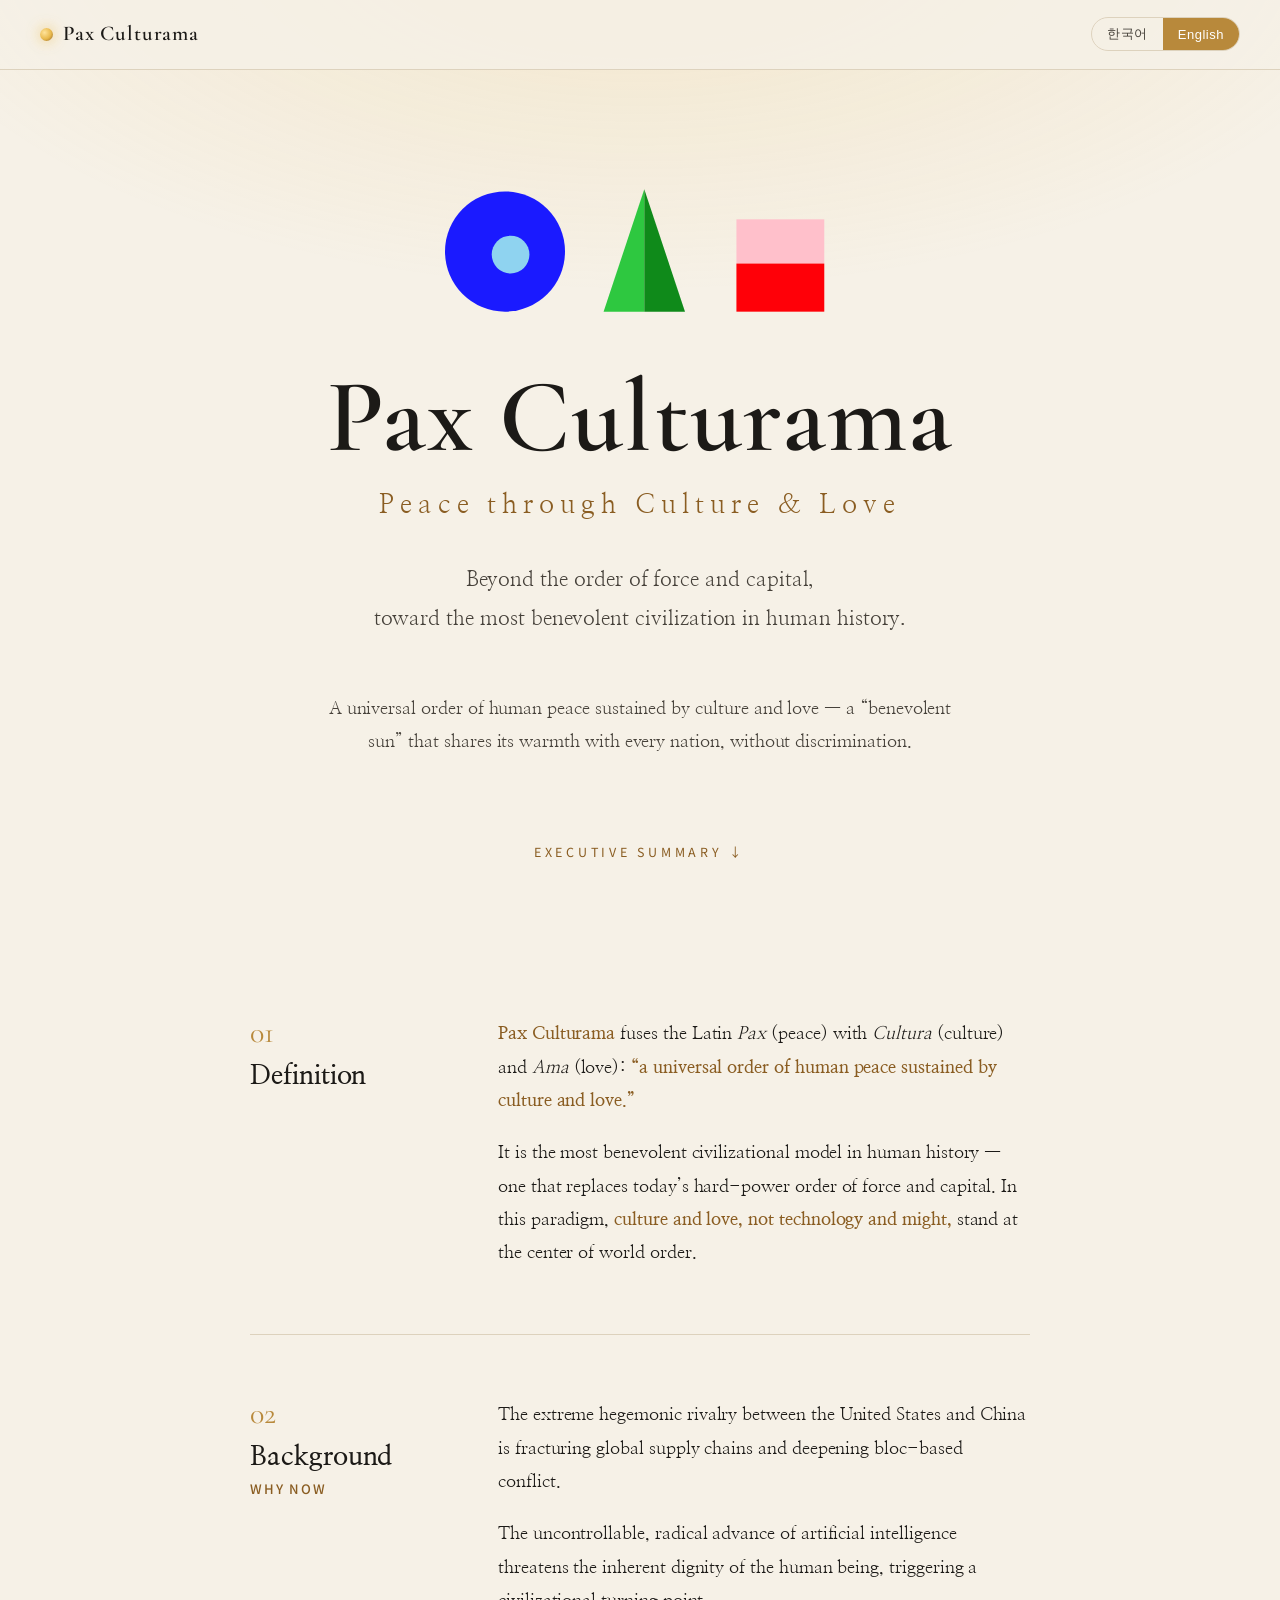
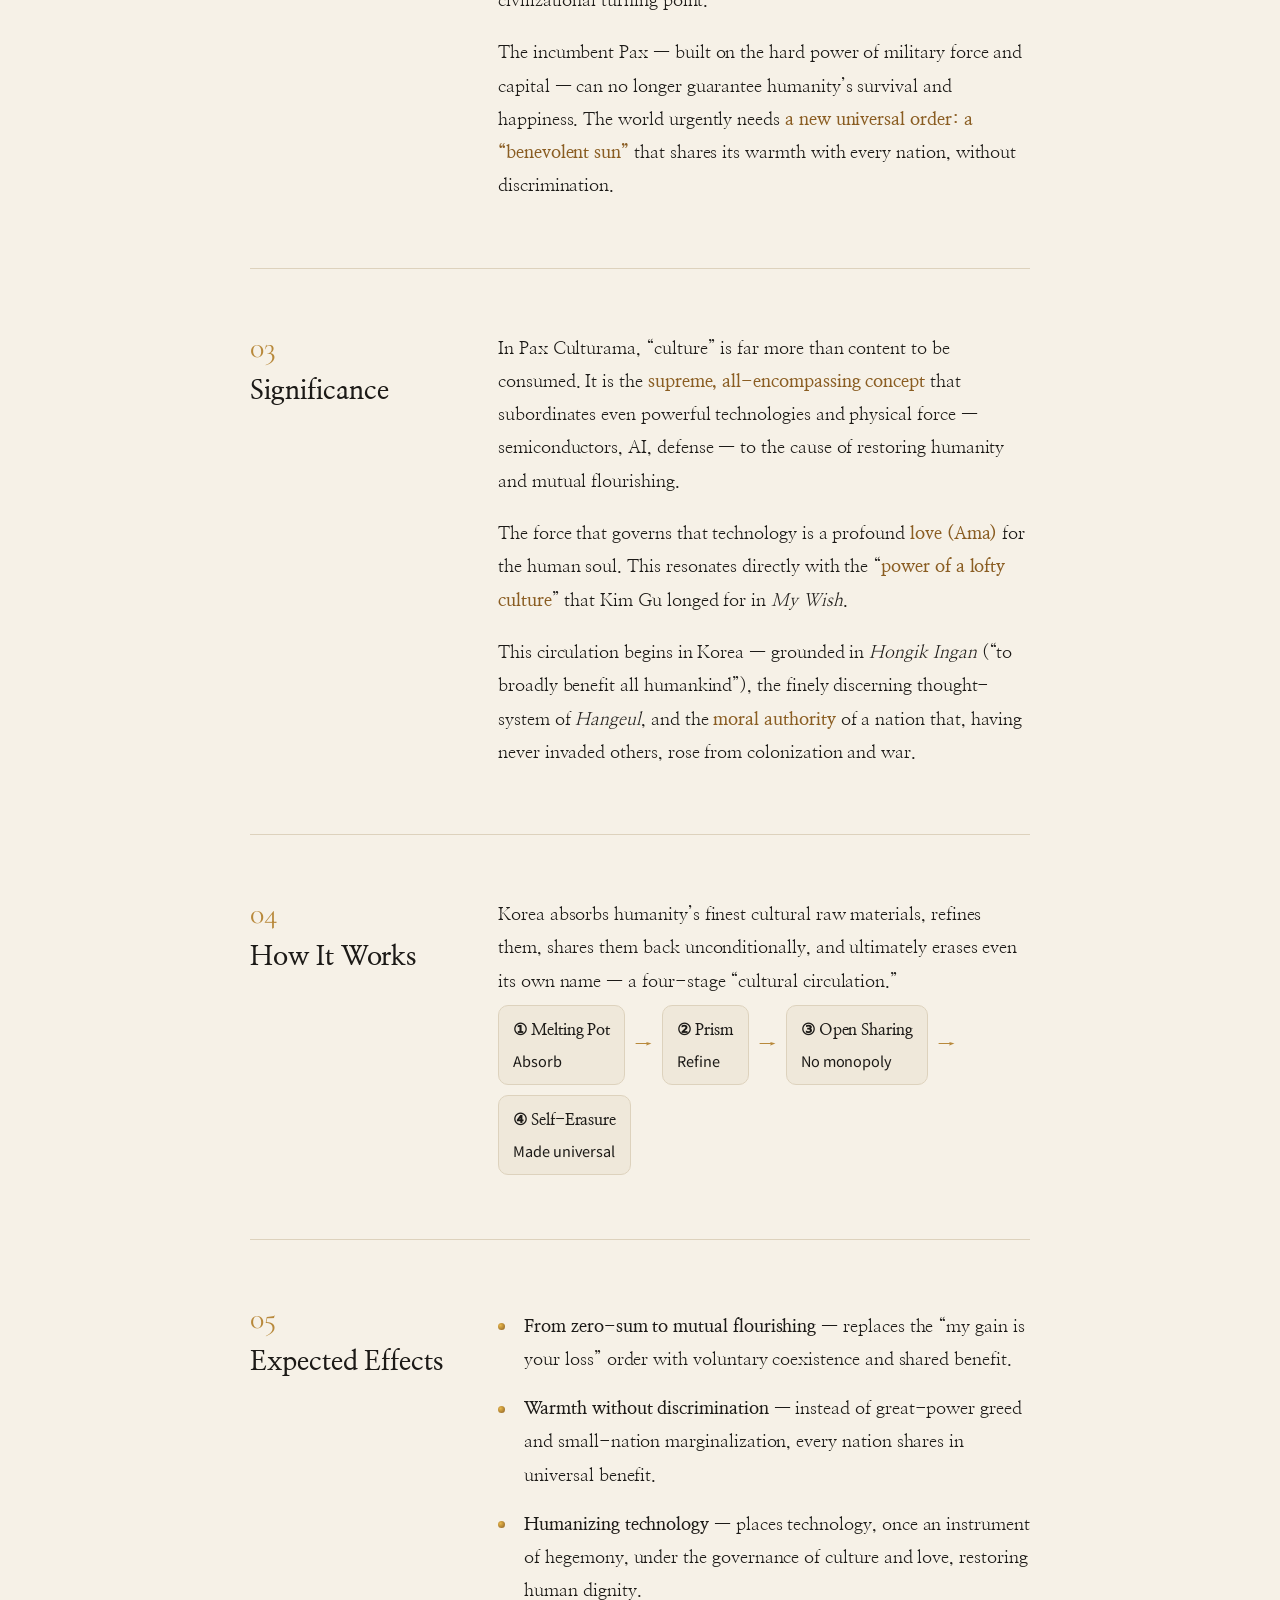
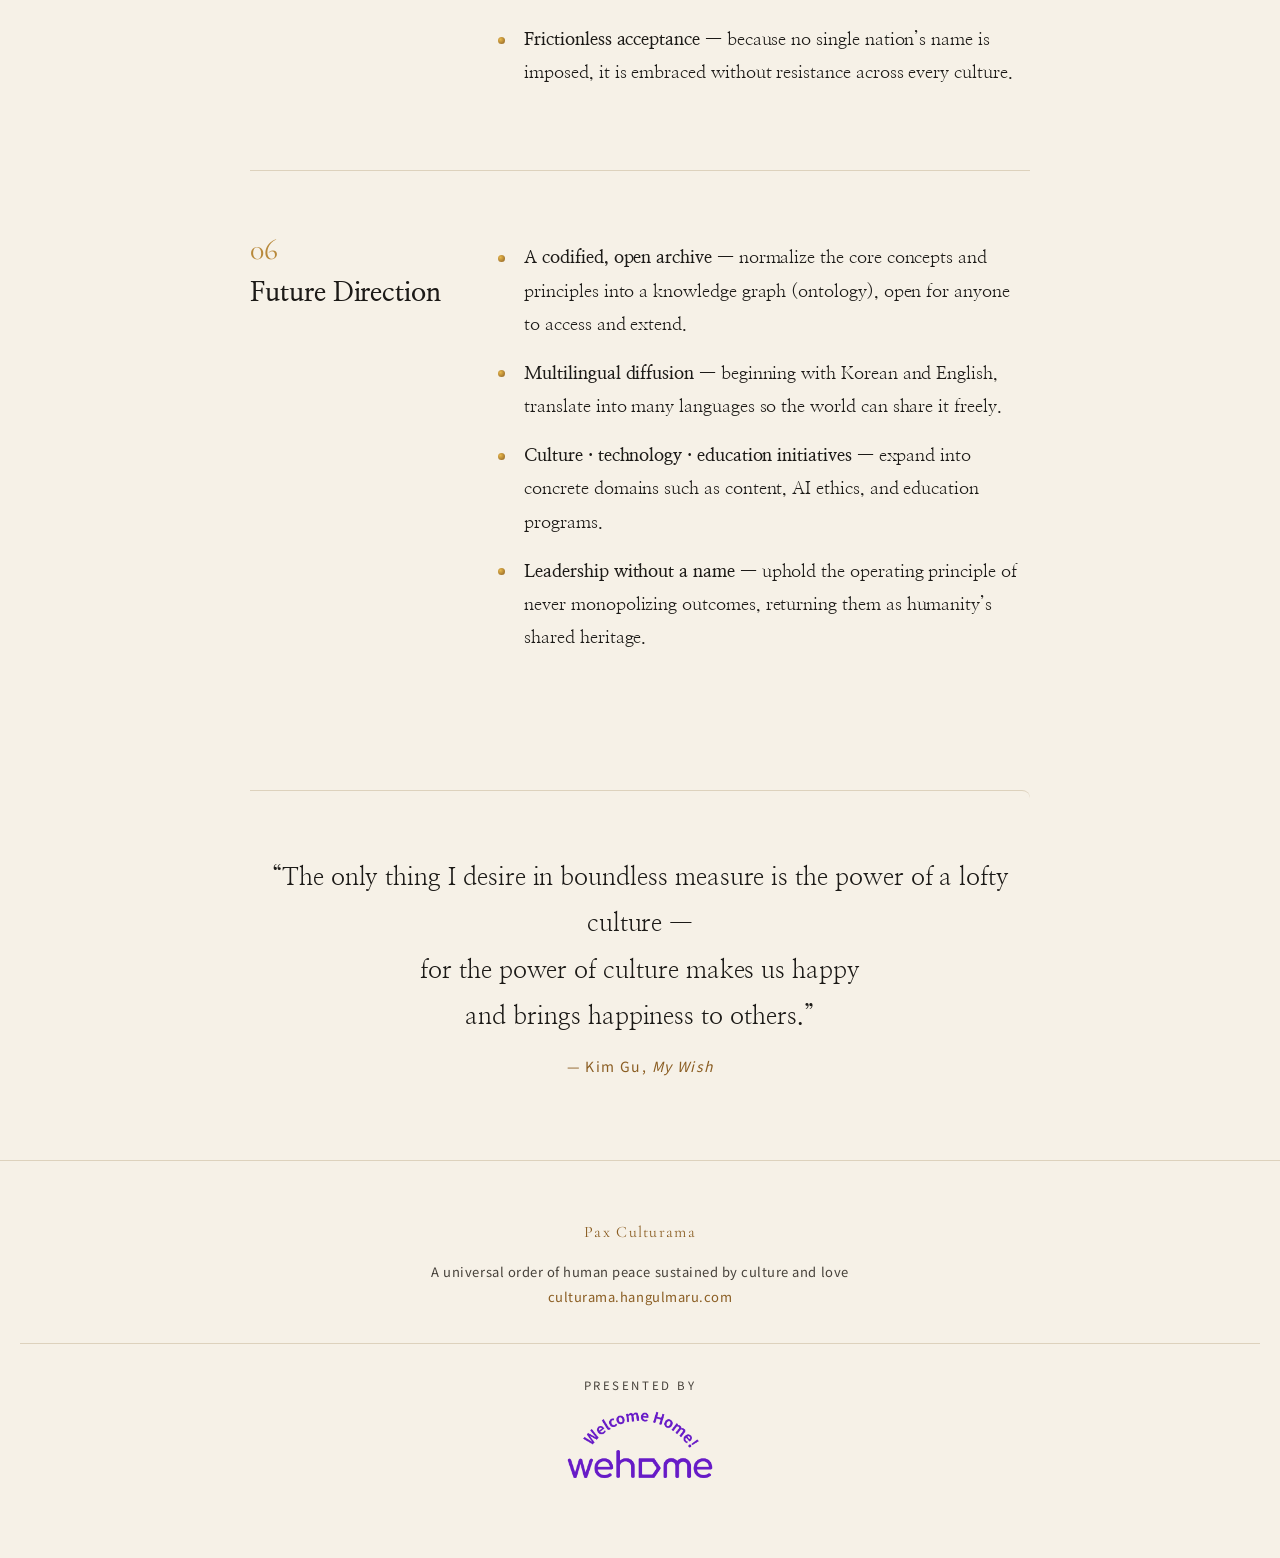
==== commit 20a4b560: "상단 천지인(○△□) 아트 추가 + 푸터 위홈 로고/링크 - 히어로 상단: 천지인 캐릭터리즘 아트(SVG 재현) - 푸터 하단: wehome 로고 + https://wehome.m" ====
--- a/index.html
+++ b/index.html
@@ -28,7 +28,8 @@
   </header>
 
   <section class="cover">
-    <div class="sun-emblem" aria-hidden="true"></div>
+    <img class="hero-art" src="assets/cheonjiin-art.svg"
+         alt="천지인 ○△□ — 하늘·땅·사람, 한글의 근본 / Heaven, Earth, Human — the roots of Hangeul">
     <h1>Pax&nbsp;Culturama</h1>
     <div class="ko-title"><span class="ko">문화와 사랑의 평화</span><span class="en">Peace through Culture &amp; Love</span></div>
     <p class="tagline">
@@ -199,6 +200,12 @@
       <span class="en">A universal order of human peace sustained by culture and love</span><br>
       <a href="https://culturama.hangulmaru.com">culturama.hangulmaru.com</a>
     </p>
+    <div class="wehome-credit">
+      <div class="by"><span class="ko">만든 곳</span><span class="en">Presented by</span></div>
+      <a href="https://wehome.me" target="_blank" rel="noopener" aria-label="Wehome — wehome.me">
+        <img src="assets/wehome-logo.png" alt="Wehome">
+      </a>
+    </div>
   </footer>
 
 </div>
--- a/assets/style.css
+++ b/assets/style.css
@@ -286,3 +286,23 @@
 .contrast th { font-family:var(--sans-ko); font-size:12px; letter-spacing:.1em; text-transform:uppercase; color:var(--ink-soft); font-weight:500; }
 .contrast .old { color:var(--crimson); }
 .contrast .new { color:var(--gold-deep); font-weight:600; }
+
+/* ---------- hero artwork (천지인 ○△□) ---------- */
+.hero-art {
+  display:block; width:min(420px, 78vw); height:auto; margin:0 auto 34px;
+}
+.hero-art-caption {
+  font-family:var(--sans-ko); font-size:12px; letter-spacing:.18em; color:var(--ink-soft);
+  margin:-22px 0 30px; opacity:.8;
+}
+
+/* ---------- footer wehome logo ---------- */
+.wehome-credit { margin-top:34px; padding-top:30px; border-top:1px solid var(--line); }
+.wehome-credit .by { font-family:var(--sans-ko); font-size:11.5px; letter-spacing:.22em; text-transform:uppercase; color:var(--ink-soft); margin-bottom:12px; }
+.wehome-credit a { display:inline-block; }
+.wehome-credit img {
+  width:150px; height:auto; vertical-align:middle;
+  mix-blend-mode:multiply;            /* drops the white background on parchment */
+  transition:transform .2s ease, opacity .2s ease;
+}
+.wehome-credit a:hover img { transform:translateY(-2px); opacity:.85; }
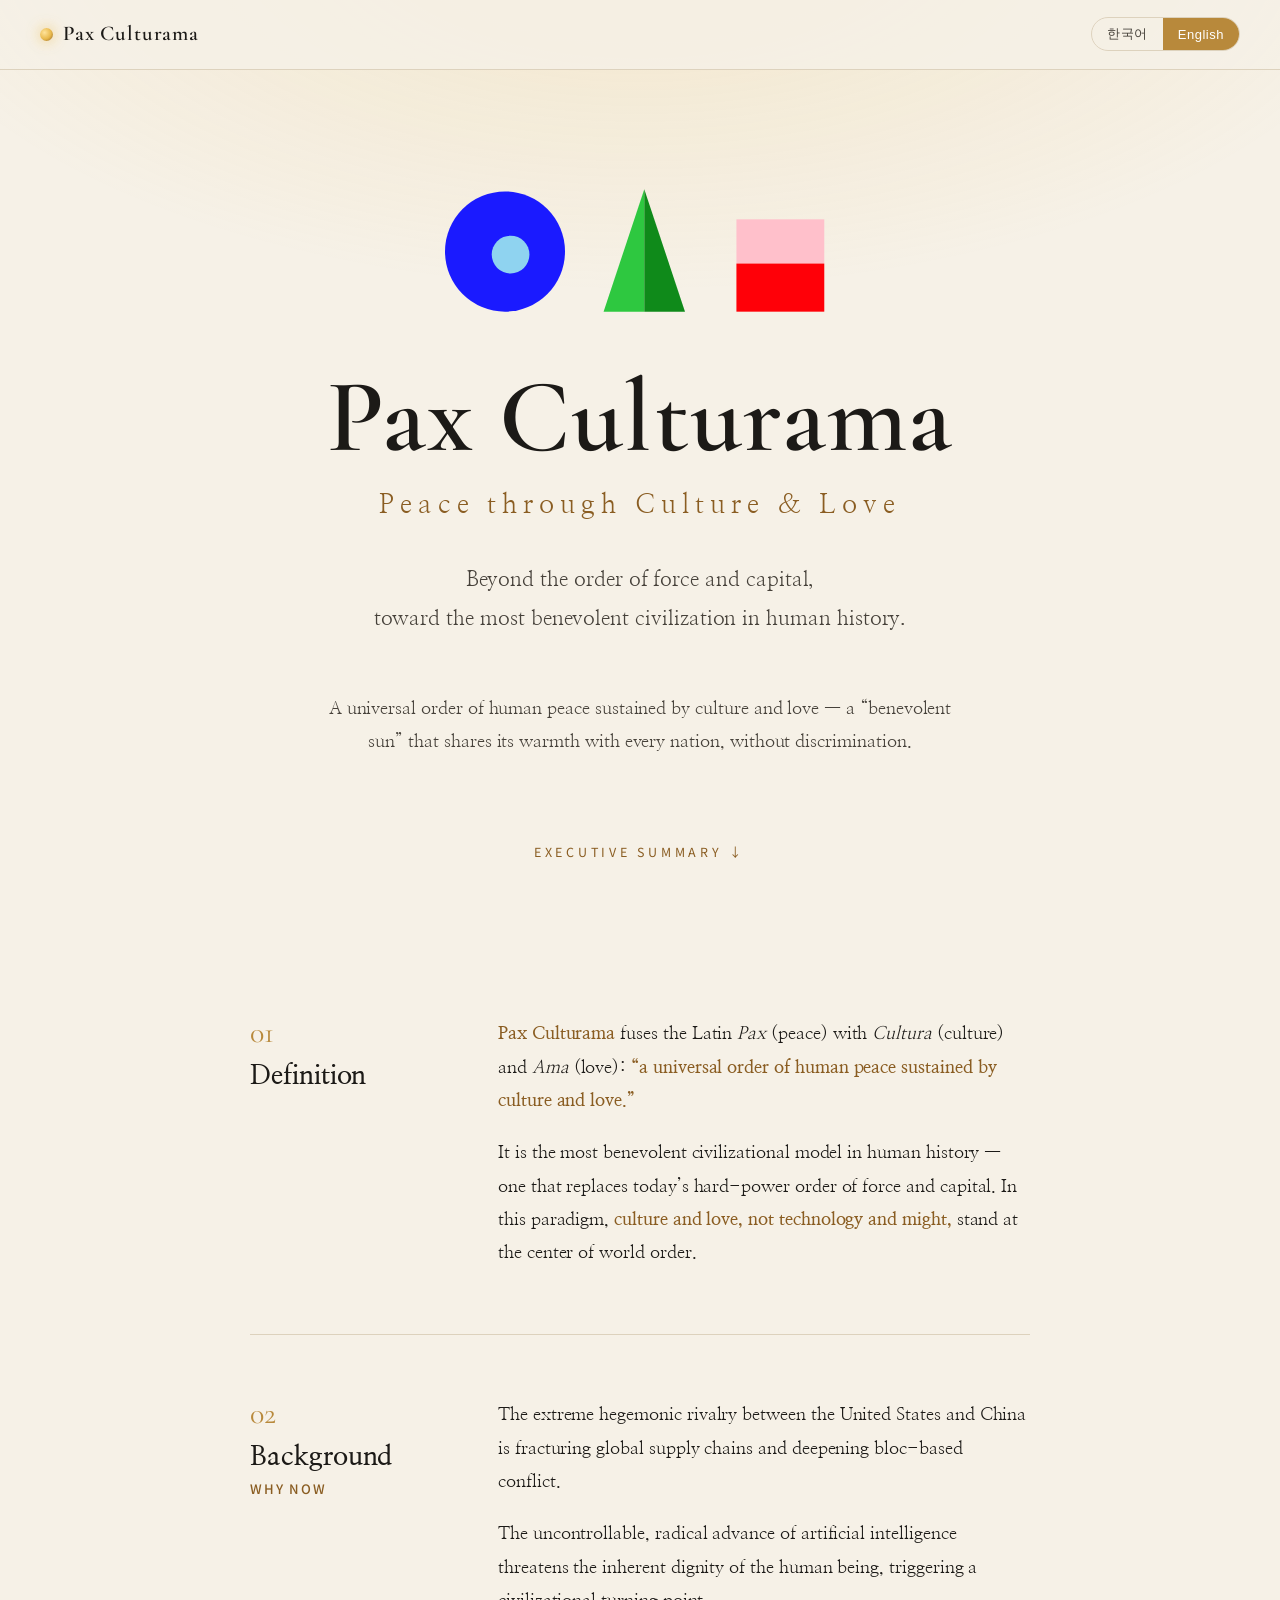
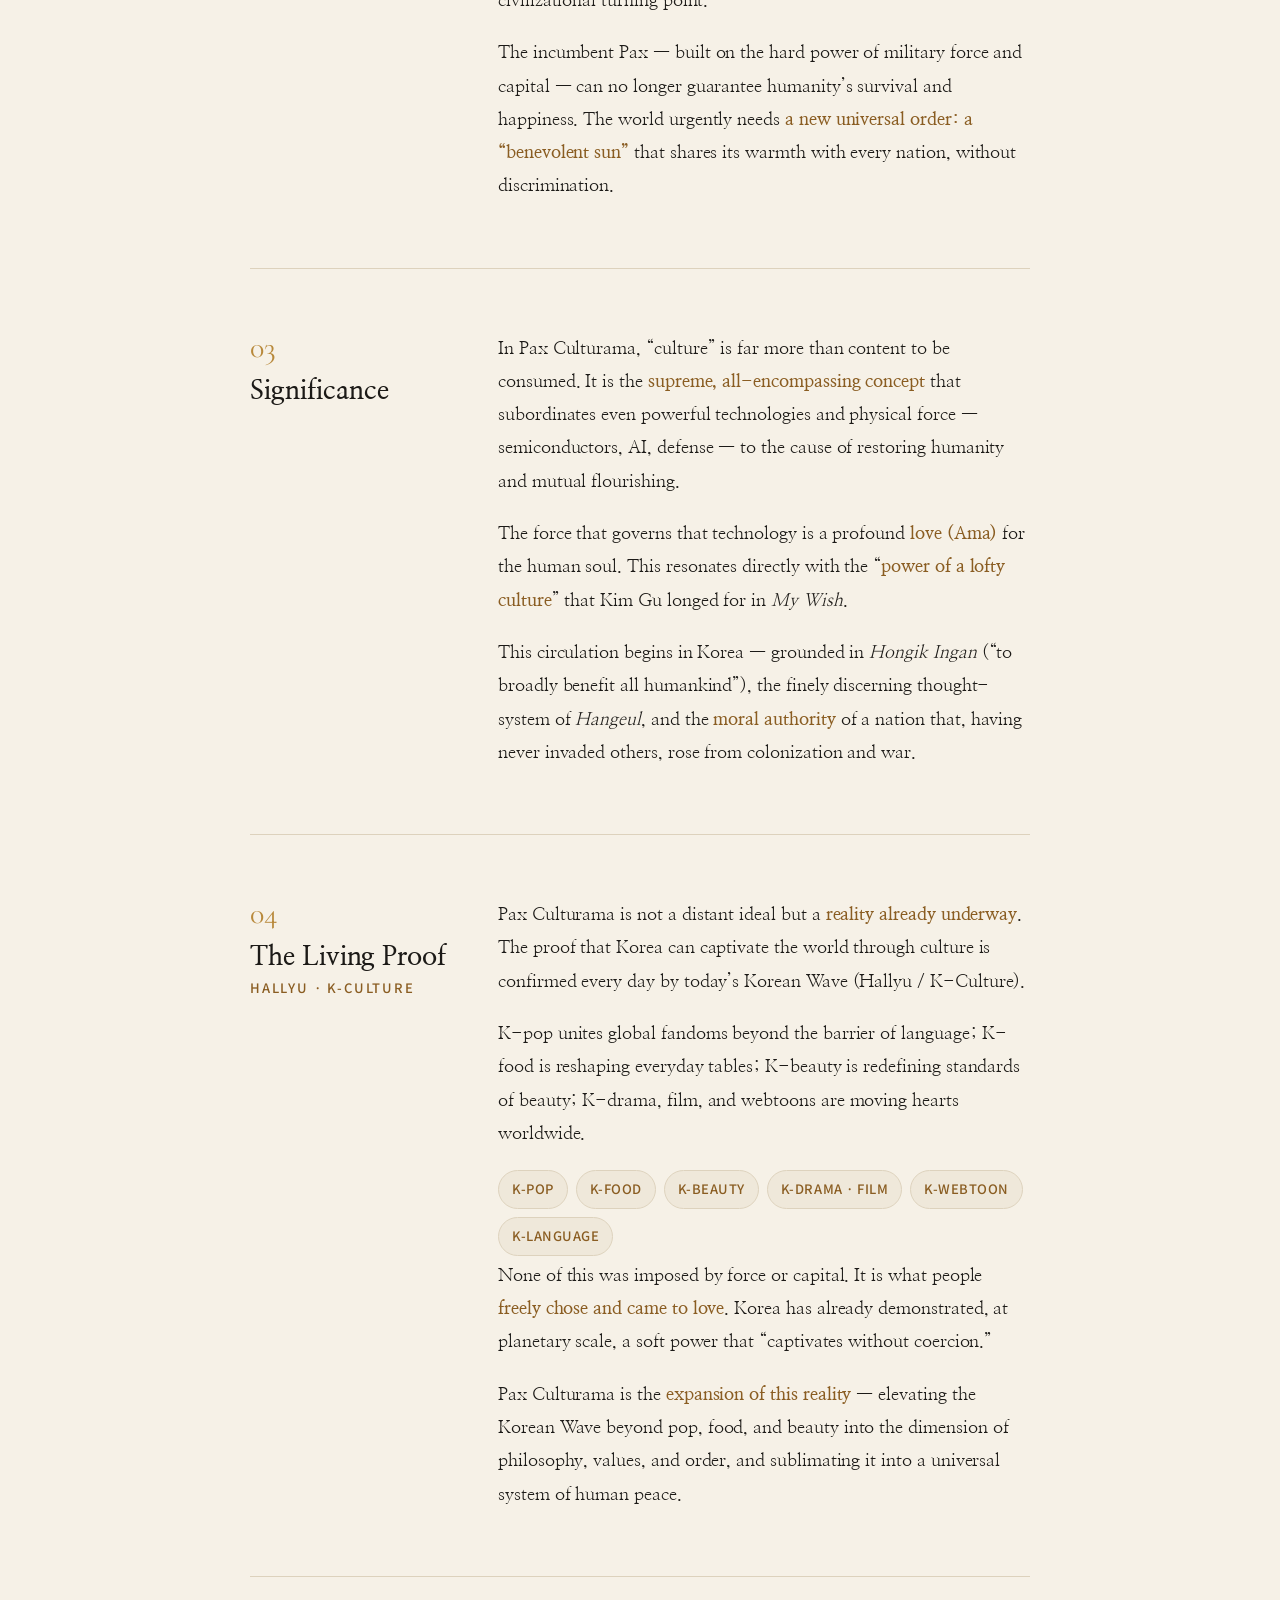
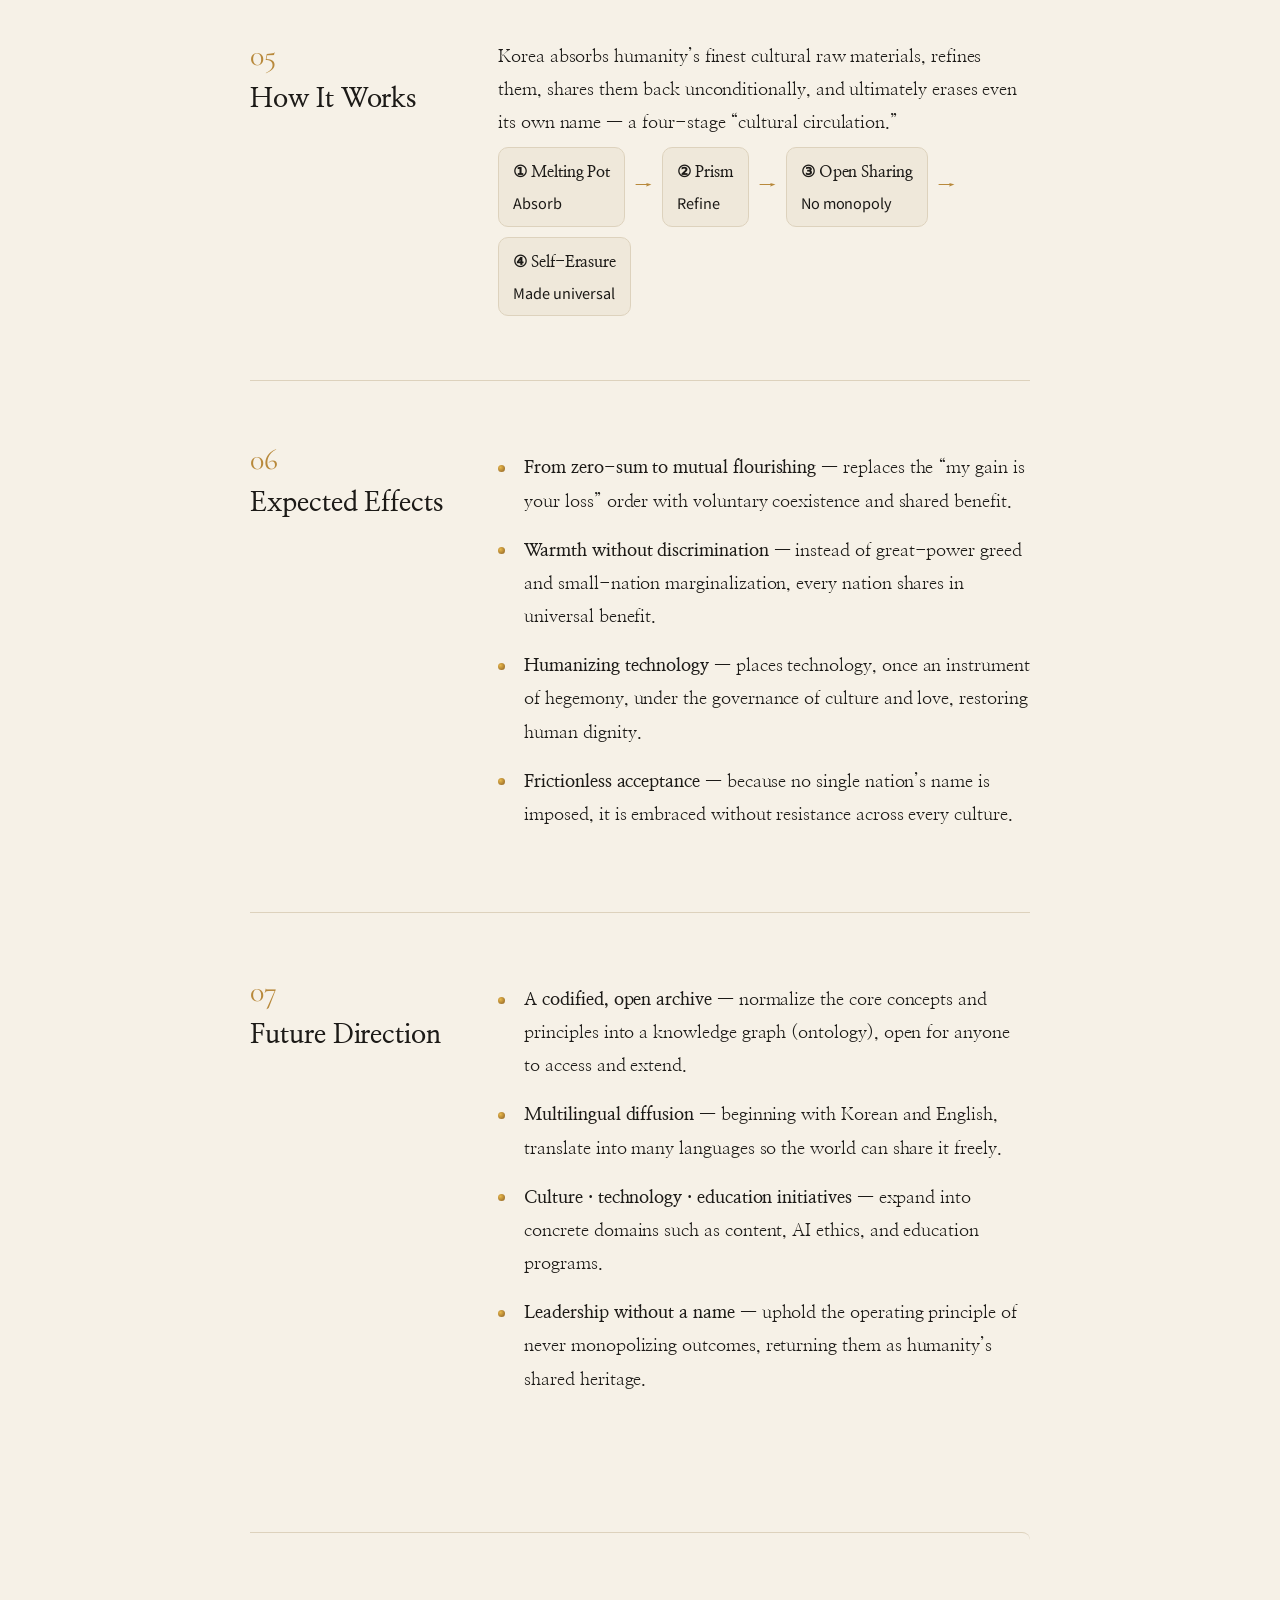
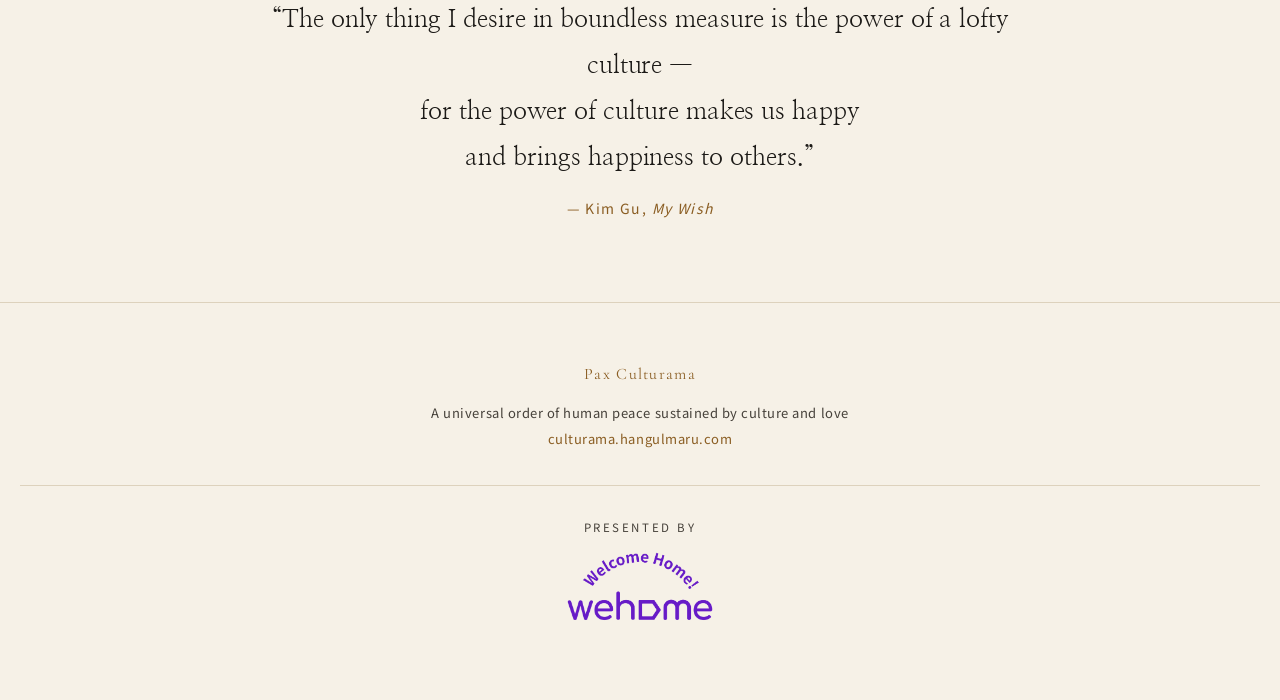
==== commit e421227f: "한류(K-Culture) 현실 섹션 추가 (04) - 한국 선도 자격의 경험적 증거: K-팝·푸드·뷰티·드라마·웹툰 - '이 현실의 확대'로서의 팍스 컬추라마 논지 추가 - 후속 " ====
--- a/index.html
+++ b/index.html
@@ -103,10 +103,38 @@
       </div>
     </section>
 
-    <!-- 04 작동 원리 -->
+    <!-- 04 한류라는 현실 -->
+    <section class="es-block reveal" id="hallyu">
+      <div class="es-head">
+        <div class="es-num">04</div>
+        <div class="es-title"><span class="ko">한류라는 현실</span><span class="en">The Living Proof</span><span class="en-label">Hallyu · K-Culture</span></div>
+      </div>
+      <div class="es-body">
+        <div class="ko">
+          <p>팍스 컬추라마는 먼 이상이 아니라 <strong>이미 시작된 현실</strong>입니다. 한국이 세계를 문화로 매료시킬 수 있다는 증거는 지금의 한류(K-Culture)에서 매일 확인됩니다.</p>
+          <p>K-팝은 언어의 장벽을 넘어 전 세계 팬덤을 하나로 묶고, K-푸드는 일상의 식탁을, K-뷰티는 미의 기준을, K-드라마·영화·웹툰은 사람들의 정서를 바꾸고 있습니다.</p>
+          <div class="ktags" aria-hidden="false">
+            <span>K-POP</span><span>K-FOOD</span><span>K-BEAUTY</span><span>K-DRAMA · FILM</span><span>K-WEBTOON</span><span>K-LANGUAGE</span>
+          </div>
+          <p>이는 무력이나 자본의 강요가 아니라, 사람들이 <strong>자발적으로 선택하고 사랑한 결과</strong>입니다. 한국은 이미 ‘강요 없이 매료시키는’ 소프트파워를 전 지구적 규모로 입증했습니다.</p>
+          <p>팍스 컬추라마는 <strong>이 현실의 확대</strong>입니다 — 팝·음식·뷰티를 넘어 철학·가치·질서의 차원으로 한류를 끌어올려, 인류 보편의 평화 체제로 승화시키는 것입니다.</p>
+        </div>
+        <div class="en">
+          <p>Pax Culturama is not a distant ideal but a <strong>reality already underway</strong>. The proof that Korea can captivate the world through culture is confirmed every day by today’s Korean Wave (Hallyu / K-Culture).</p>
+          <p>K-pop unites global fandoms beyond the barrier of language; K-food is reshaping everyday tables; K-beauty is redefining standards of beauty; K-drama, film, and webtoons are moving hearts worldwide.</p>
+          <div class="ktags" aria-hidden="false">
+            <span>K-POP</span><span>K-FOOD</span><span>K-BEAUTY</span><span>K-DRAMA · FILM</span><span>K-WEBTOON</span><span>K-LANGUAGE</span>
+          </div>
+          <p>None of this was imposed by force or capital. It is what people <strong>freely chose and came to love</strong>. Korea has already demonstrated, at planetary scale, a soft power that “captivates without coercion.”</p>
+          <p>Pax Culturama is the <strong>expansion of this reality</strong> — elevating the Korean Wave beyond pop, food, and beauty into the dimension of philosophy, values, and order, and sublimating it into a universal system of human peace.</p>
+        </div>
+      </div>
+    </section>
+
+    <!-- 05 작동 원리 -->
     <section class="es-block reveal" id="mechanism">
       <div class="es-head">
-        <div class="es-num">04</div>
+        <div class="es-num">05</div>
         <div class="es-title"><span class="ko">작동 원리</span><span class="en">How It Works</span></div>
       </div>
       <div class="es-body">
@@ -128,10 +156,10 @@
       </div>
     </section>
 
-    <!-- 05 기대효과 -->
+    <!-- 06 기대효과 -->
     <section class="es-block reveal" id="effects">
       <div class="es-head">
-        <div class="es-num">05</div>
+        <div class="es-num">06</div>
         <div class="es-title"><span class="ko">기대효과</span><span class="en">Expected Effects</span></div>
       </div>
       <div class="es-body">
@@ -156,10 +184,10 @@
       </div>
     </section>
 
-    <!-- 06 향후 추진 방향 -->
+    <!-- 07 향후 추진 방향 -->
     <section class="es-block reveal" id="direction">
       <div class="es-head">
-        <div class="es-num">06</div>
+        <div class="es-num">07</div>
         <div class="es-title"><span class="ko">향후 추진 방향</span><span class="en">Future Direction</span></div>
       </div>
       <div class="es-body">
--- a/assets/style.css
+++ b/assets/style.css
@@ -306,3 +306,9 @@
   transition:transform .2s ease, opacity .2s ease;
 }
 .wehome-credit a:hover img { transform:translateY(-2px); opacity:.85; }
+
+/* ---------- K-culture domain tags ---------- */
+.ktags { display:flex; flex-wrap:wrap; gap:8px; margin:14px 0 4px; }
+.ktags span { font-family:var(--sans-ko); font-size:13px; letter-spacing:.04em;
+  padding:6px 13px; border-radius:999px; border:1px solid var(--line);
+  background:var(--paper-2); color:var(--gold-deep); font-weight:500; }
